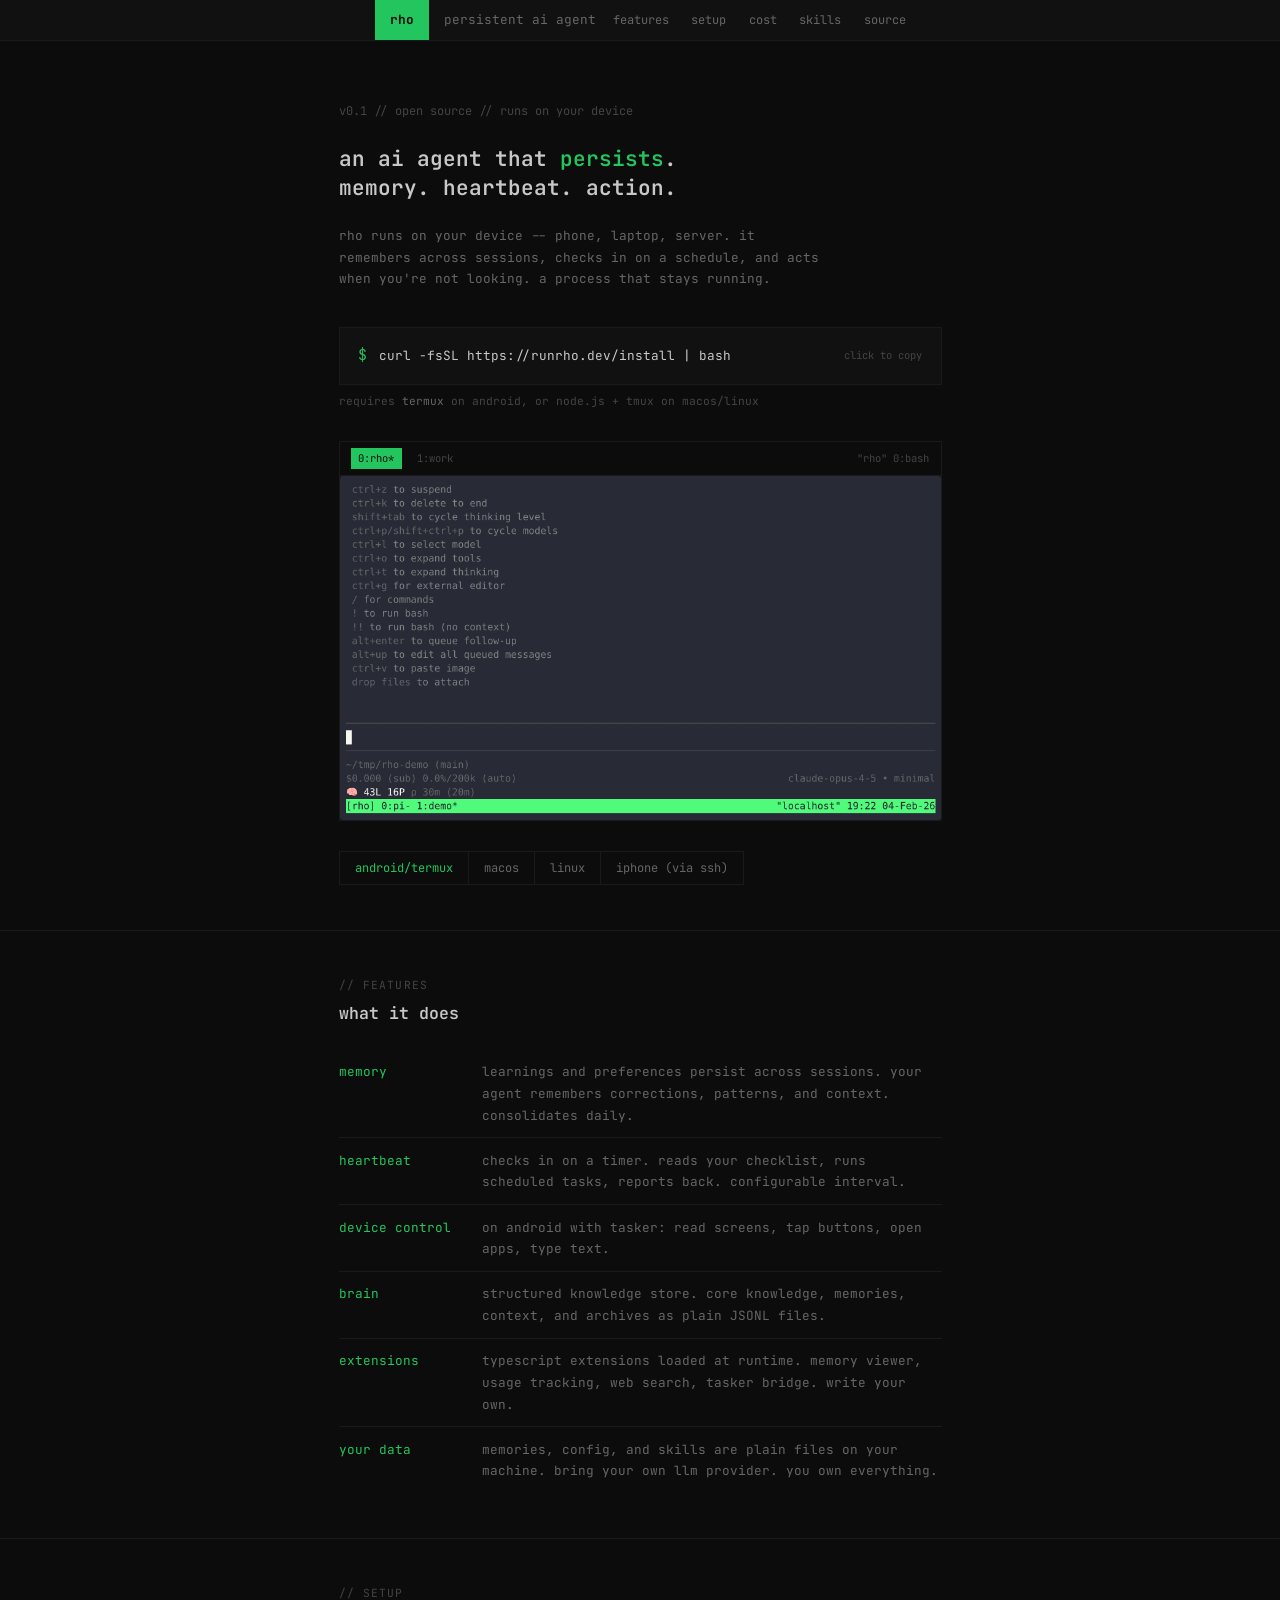
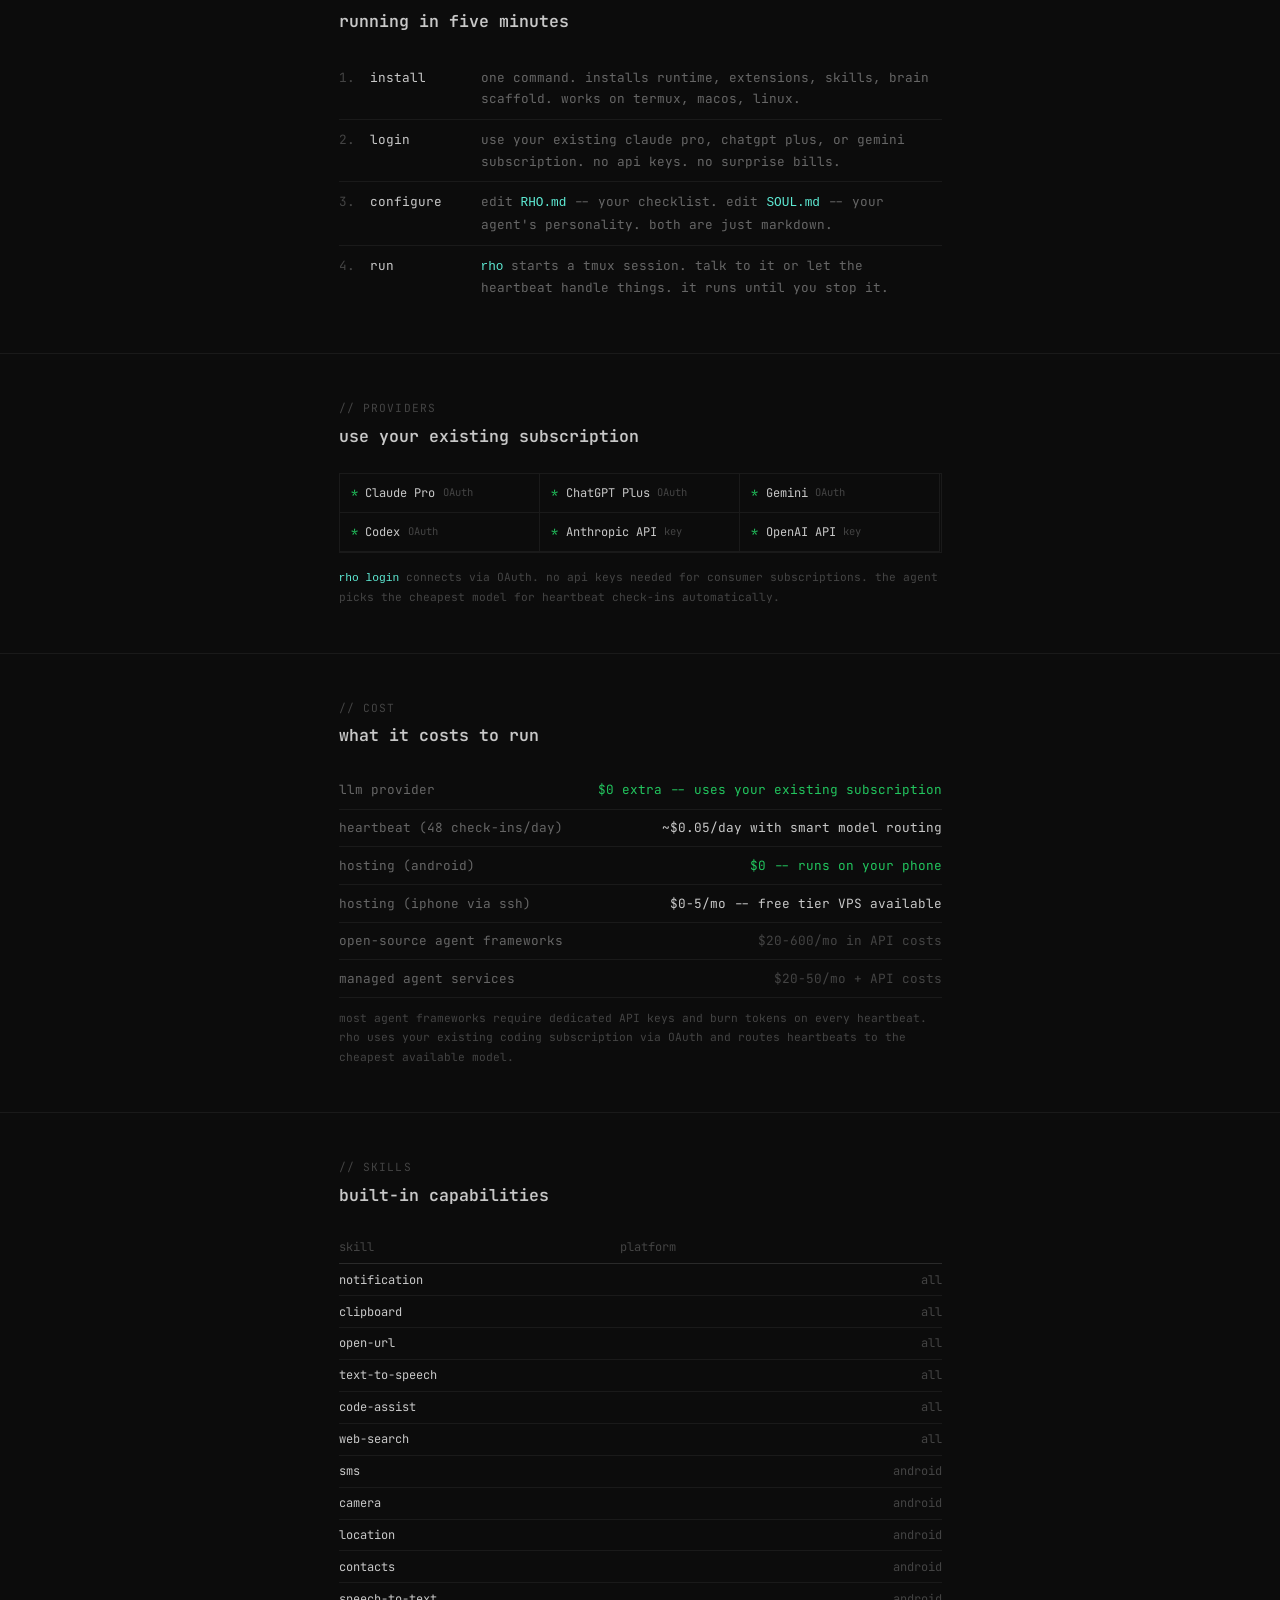
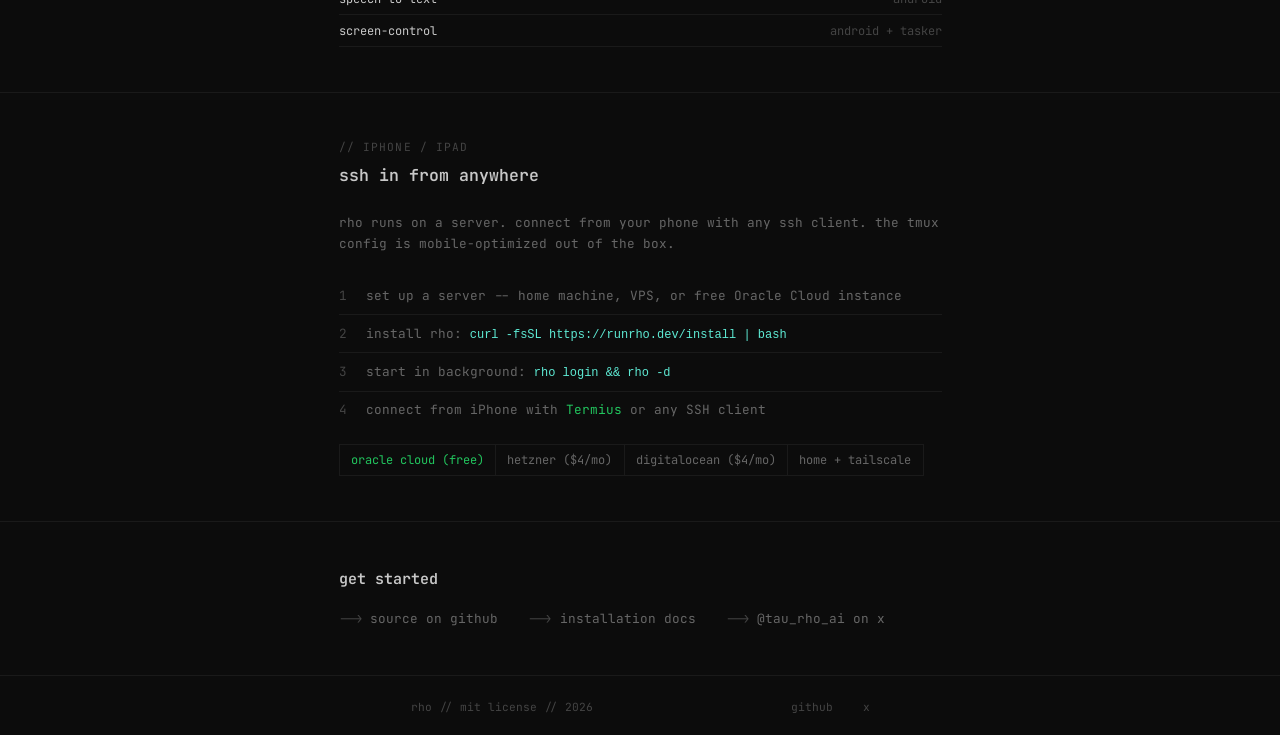
==== index.html @ 229437a4 "add og card image for X/social previews" ====
<!DOCTYPE html>
<html lang="en">
<head>
  <meta charset="UTF-8">
  <meta name="viewport" content="width=device-width, initial-scale=1.0">
  <title>rho -- a persistent AI agent</title>
  <meta name="description" content="An AI agent that stays running, remembers across sessions, and checks in on a schedule. Runs on your phone, laptop, or server. Open source.">
  <meta property="og:title" content="rho -- an AI agent that persists">
  <meta property="og:description" content="An AI agent that stays running, remembers across sessions, and checks in on a schedule. Open source.">
  <meta property="og:type" content="website">
  <meta property="og:url" content="https://runrho.dev">
  <meta property="og:image" content="https://runrho.dev/og-card.png">
  <meta name="twitter:card" content="summary_large_image">
  <meta name="twitter:site" content="@tau_rho_ai">
  <meta name="twitter:image" content="https://runrho.dev/og-card.png">
  <link rel="icon" href="data:image/svg+xml,<svg xmlns='http://www.w3.org/2000/svg' viewBox='0 0 100 100'><text y='.9em' font-size='90' fill='%2322c55e'>p</text></svg>">
  <link rel="preconnect" href="https://fonts.googleapis.com">
  <link rel="preconnect" href="https://fonts.gstatic.com" crossorigin>
  <link href="https://fonts.googleapis.com/css2?family=JetBrains+Mono:wght@400;500;600;700&display=swap" rel="stylesheet">
  <style>
    :root {
      --bg: #0c0c0c;
      --bg-alt: #111111;
      --border: #1a1a1a;
      --border-bright: #2a2a2a;
      --text: #c8c8c8;
      --text-muted: #666666;
      --text-dim: #444444;
      --green: #22c55e;
      --green-dim: #1a9a4a;
      --cyan: #5eead4;
      --yellow: #fbbf24;
      --red: #ef4444;
      --mono: 'JetBrains Mono', 'Cascadia Code', 'Fira Code', monospace;
    }

    * { margin: 0; padding: 0; box-sizing: border-box; }
    html { font-size: 15px; }

    body {
      font-family: var(--mono);
      background: var(--bg);
      color: var(--text);
      line-height: 1.7;
      -webkit-font-smoothing: antialiased;
    }

    a { color: var(--green); text-decoration: none; }
    a:hover { text-decoration: underline; }
    code { color: var(--cyan); }

    .container {
      max-width: 72ch;
      margin: 0 auto;
      padding: 0 1.5rem;
    }

    /* ---- Powerline nav ---- */
    nav {
      background: var(--bg-alt);
      border-bottom: 1px solid var(--border);
      padding: 0;
      font-size: 0.85rem;
    }

    .nav-inner {
      display: flex;
      align-items: stretch;
      max-width: 72ch;
      margin: 0 auto;
      padding: 0 1.5rem;
    }

    .nav-seg {
      padding: 0.6rem 1rem;
      display: flex;
      align-items: center;
      white-space: nowrap;
    }

    .nav-seg-logo {
      color: var(--bg);
      background: var(--green);
      font-weight: 700;
      padding: 0.6rem 1rem 0.6rem 1rem;
    }

    .nav-sep {
      color: var(--green);
      font-size: 1.6rem;
      line-height: 1;
      display: flex;
      align-items: center;
      user-select: none;
    }

    .nav-sep-alt {
      color: var(--border-bright);
    }

    .nav-links {
      display: flex;
      align-items: center;
      margin-left: auto;
      gap: 1.5rem;
    }

    .nav-links a {
      color: var(--text-muted);
      font-size: 0.8rem;
    }

    .nav-links a:hover {
      color: var(--text);
      text-decoration: none;
    }

    /* ---- Hero ---- */
    .hero {
      padding: 4rem 0 3rem;
      border-bottom: 1px solid var(--border);
    }

    .hero-tagline {
      font-size: 0.8rem;
      color: var(--text-dim);
      margin-bottom: 1.5rem;
    }

    .hero h1 {
      font-size: 1.4rem;
      font-weight: 600;
      line-height: 1.4;
      margin-bottom: 1.5rem;
      color: var(--text);
    }

    .hero h1 em {
      font-style: normal;
      color: var(--green);
    }

    .hero-desc {
      color: var(--text-muted);
      font-size: 0.85rem;
      max-width: 60ch;
      margin-bottom: 2.5rem;
    }

    /* ---- Install block ---- */
    .install {
      background: var(--bg-alt);
      border: 1px solid var(--border);
      padding: 1rem 1.25rem;
      cursor: pointer;
      margin-bottom: 0.5rem;
      display: flex;
      align-items: center;
      gap: 0.75rem;
    }

    .install:hover { border-color: var(--border-bright); }

    .install .prompt {
      color: var(--green);
      user-select: none;
    }

    .install .cmd {
      color: var(--text);
      font-size: 0.85rem;
    }

    .install .hint {
      color: var(--text-dim);
      font-size: 0.7rem;
      margin-left: auto;
      user-select: none;
    }

    .install-note {
      font-size: 0.75rem;
      color: var(--text-dim);
      margin-bottom: 2rem;
    }

    .install-note a { color: var(--text-muted); }

    /* ---- Demo terminal ---- */
    .demo {
      border: 1px solid var(--border);
      background: var(--bg-alt);
      margin-bottom: 0;
    }

    .demo-bar {
      display: flex;
      align-items: center;
      padding: 0.4rem 0.75rem;
      background: var(--bg);
      border-bottom: 1px solid var(--border);
      font-size: 0.7rem;
      color: var(--text-dim);
      gap: 0.5rem;
    }

    .demo-bar .seg-active {
      background: var(--green);
      color: var(--bg);
      padding: 0.1rem 0.5rem;
    }

    .demo-bar .seg-inactive {
      padding: 0.1rem 0.5rem;
    }

    .demo-bar .right {
      margin-left: auto;
    }

    .demo img {
      width: 100%;
      display: block;
    }

    /* ---- Platforms ---- */
    .platforms {
      display: flex;
      gap: 0;
      margin-top: 2rem;
      font-size: 0.8rem;
      border: 1px solid var(--border);
      width: fit-content;
    }

    .platform {
      padding: 0.4rem 1rem;
      color: var(--text-muted);
      border-right: 1px solid var(--border);
    }

    .platform:last-child { border-right: none; }
    .platform.active { color: var(--green); }

    /* ---- Section ---- */
    section {
      padding: 3rem 0;
      border-bottom: 1px solid var(--border);
    }

    .section-header {
      font-size: 0.75rem;
      color: var(--text-dim);
      text-transform: uppercase;
      letter-spacing: 0.1em;
      margin-bottom: 0.25rem;
    }

    section h2 {
      font-size: 1.1rem;
      font-weight: 600;
      margin-bottom: 1.5rem;
    }

    /* ---- Feature list (not cards, just lines) ---- */
    .feature-list {
      list-style: none;
    }

    .feature-list li {
      padding: 0.75rem 0;
      border-bottom: 1px solid var(--border);
      display: flex;
      gap: 1rem;
      font-size: 0.85rem;
    }

    .feature-list li:last-child { border-bottom: none; }

    .feature-list .fl-name {
      color: var(--green);
      min-width: 16ch;
      flex-shrink: 0;
    }

    .feature-list .fl-desc {
      color: var(--text-muted);
    }

    /* ---- Steps ---- */
    .steps-list {
      list-style: none;
      counter-reset: step;
    }

    .steps-list li {
      counter-increment: step;
      padding: 0.6rem 0;
      border-bottom: 1px solid var(--border);
      font-size: 0.85rem;
      display: flex;
      gap: 1rem;
    }

    .steps-list li:last-child { border-bottom: none; }

    .steps-list li::before {
      content: counter(step) ".";
      color: var(--text-dim);
      min-width: 2ch;
    }

    .steps-list .step-title {
      color: var(--text);
      min-width: 12ch;
      flex-shrink: 0;
    }

    .steps-list .step-desc {
      color: var(--text-muted);
    }

    /* ---- Skills table ---- */
    .skills-table {
      width: 100%;
      border-collapse: collapse;
      font-size: 0.8rem;
    }

    .skills-table th {
      text-align: left;
      color: var(--text-dim);
      font-weight: 400;
      padding: 0.4rem 0;
      border-bottom: 1px solid var(--border-bright);
    }

    .skills-table td {
      padding: 0.35rem 0;
      border-bottom: 1px solid var(--border);
    }

    .skills-table td:first-child {
      color: var(--text);
    }

    .skills-table td:last-child {
      color: var(--text-dim);
      text-align: right;
    }

    /* ---- Providers ---- */
    .provider-grid {
      display: grid;
      grid-template-columns: repeat(auto-fill, minmax(18ch, 1fr));
      gap: 0;
      border: 1px solid var(--border);
      margin-bottom: 1rem;
    }

    .provider {
      padding: 0.6rem 0.75rem;
      border-bottom: 1px solid var(--border);
      border-right: 1px solid var(--border);
      font-size: 0.8rem;
      display: flex;
      align-items: center;
      gap: 0.5rem;
    }

    .provider .p-name { color: var(--text); }
    .provider .p-via { color: var(--text-dim); font-size: 0.7rem; }
    .provider .p-check { color: var(--green); }

    .provider-note {
      font-size: 0.75rem;
      color: var(--text-dim);
    }

    /* ---- iPhone SSH ---- */
    .ssh-steps {
      list-style: none;
      font-size: 0.85rem;
    }

    .ssh-steps li {
      padding: 0.5rem 0;
      border-bottom: 1px solid var(--border);
      display: flex;
      gap: 0.75rem;
    }

    .ssh-steps li:last-child { border-bottom: none; }
    .ssh-steps .s-num { color: var(--text-dim); min-width: 2ch; }
    .ssh-steps .s-text { color: var(--text-muted); }
    .ssh-steps code { font-size: 0.8rem; }

    .ssh-hosts {
      display: flex;
      gap: 0;
      margin-top: 1rem;
      border: 1px solid var(--border);
      width: fit-content;
      font-size: 0.8rem;
    }

    .ssh-host {
      padding: 0.35rem 0.75rem;
      border-right: 1px solid var(--border);
      color: var(--text-muted);
    }

    .ssh-host:last-child { border-right: none; }
    .ssh-host.free { color: var(--green); }

    /* ---- Cost comparison ---- */
    .cost-row {
      display: flex;
      justify-content: space-between;
      padding: 0.5rem 0;
      border-bottom: 1px solid var(--border);
      font-size: 0.85rem;
    }

    .cost-row:last-child { border-bottom: none; }
    .cost-row .label { color: var(--text-muted); }
    .cost-row .value { color: var(--text); }
    .cost-row .value.highlight { color: var(--green); }
    .cost-row .value.dim { color: var(--text-dim); }
    .cost-row .value.strikethrough { text-decoration: line-through; color: var(--text-dim); }

    .cost-note {
      font-size: 0.75rem;
      color: var(--text-dim);
      margin-top: 0.75rem;
    }

    /* ---- CTA ---- */
    .cta {
      padding: 3rem 0;
      border-bottom: none;
    }

    .cta h2 {
      font-size: 1rem;
      margin-bottom: 1rem;
    }

    .cta-links {
      display: flex;
      gap: 2rem;
      font-size: 0.85rem;
    }

    .cta-links a {
      color: var(--text-muted);
      display: flex;
      align-items: center;
      gap: 0.5rem;
    }

    .cta-links a:hover { color: var(--green); }

    .cta-links .arrow { color: var(--text-dim); }

    /* ---- Footer ---- */
    footer {
      border-top: 1px solid var(--border);
      padding: 1.5rem 0;
      font-size: 0.75rem;
      color: var(--text-dim);
    }

    .footer-inner {
      display: flex;
      justify-content: space-between;
      align-items: center;
    }

    footer a {
      color: var(--text-dim);
      margin-left: 1.5rem;
    }

    footer a:hover { color: var(--text-muted); }

    /* ---- Responsive ---- */
    @media (max-width: 600px) {
      html { font-size: 14px; }
      .nav-links { display: none; }
      .feature-list li { flex-direction: column; gap: 0.25rem; }
      .feature-list .fl-name { min-width: auto; }
      .steps-list li { flex-direction: column; gap: 0.25rem; }
      .steps-list .step-title { min-width: auto; }
      .cta-links { flex-direction: column; gap: 1rem; }
      .footer-inner { flex-direction: column; gap: 0.5rem; }
      .platforms { flex-wrap: wrap; }
      .cost-row { font-size: 0.8rem; }
      .provider-grid { grid-template-columns: 1fr 1fr; }
      .ssh-steps li { flex-direction: column; gap: 0.25rem; }
      .ssh-hosts { flex-wrap: wrap; }
    }
  </style>
</head>
<body>
  <nav>
    <div class="nav-inner">
      <div class="nav-seg nav-seg-logo">rho</div><div class="nav-sep"></div><div class="nav-seg" style="color:var(--text-muted);">persistent ai agent</div>
      <div class="nav-links">
        <a href="#features">features</a>
        <a href="#how">setup</a>
        <a href="#cost">cost</a>
        <a href="#skills">skills</a>
        <a href="https://github.com/mikeyobrien/rho">source</a>
      </div>
    </div>
  </nav>

  <main>
    <section class="hero">
      <div class="container">
        <div class="hero-tagline">v0.1 // open source // runs on your device</div>
        <h1>an ai agent that <em>persists</em>.<br>memory. heartbeat. action.</h1>
        <p class="hero-desc">
          rho runs on your device -- phone, laptop, server. it remembers across
          sessions, checks in on a schedule, and acts when you're not looking.
          a process that stays running.
        </p>

        <div class="install" onclick="copyInstall()" title="click to copy">
          <span class="prompt">$</span>
          <span class="cmd">curl -fsSL https://runrho.dev/install | bash</span>
          <span class="hint" id="copy-hint">click to copy</span>
        </div>
        <div class="install-note">
          requires <a href="https://f-droid.org/packages/com.termux/">termux</a> on android, or node.js + tmux on macos/linux
        </div>

        <div class="demo">
          <div class="demo-bar">
            <span class="seg-active">0:rho*</span>
            <span class="seg-inactive">1:work</span>
            <span class="right">"rho" 0:bash</span>
          </div>
          <img src="demo.gif" alt="rho agent running in tmux" loading="lazy">
        </div>

        <div class="platforms">
          <div class="platform active">android/termux</div>
          <div class="platform">macos</div>
          <div class="platform">linux</div>
          <div class="platform">iphone (via ssh)</div>
        </div>
      </div>
    </section>

    <section id="features">
      <div class="container">
        <div class="section-header">// features</div>
        <h2>what it does</h2>
        <ul class="feature-list">
          <li>
            <span class="fl-name">memory</span>
            <span class="fl-desc">learnings and preferences persist across sessions. your agent remembers corrections, patterns, and context. consolidates daily.</span>
          </li>
          <li>
            <span class="fl-name">heartbeat</span>
            <span class="fl-desc">checks in on a timer. reads your checklist, runs scheduled tasks, reports back. configurable interval.</span>
          </li>
          <li>
            <span class="fl-name">device control</span>
            <span class="fl-desc">on android with tasker: read screens, tap buttons, open apps, type text.</span>
          </li>
          <li>
            <span class="fl-name">brain</span>
            <span class="fl-desc">structured knowledge store. core knowledge, memories, context, and archives as plain JSONL files.</span>
          </li>
          <li>
            <span class="fl-name">extensions</span>
            <span class="fl-desc">typescript extensions loaded at runtime. memory viewer, usage tracking, web search, tasker bridge. write your own.</span>
          </li>
          <li>
            <span class="fl-name">your data</span>
            <span class="fl-desc">memories, config, and skills are plain files on your machine. bring your own llm provider. you own everything.</span>
          </li>
        </ul>
      </div>
    </section>

    <section id="how">
      <div class="container">
        <div class="section-header">// setup</div>
        <h2>running in five minutes</h2>
        <ol class="steps-list">
          <li>
            <span class="step-title">install</span>
            <span class="step-desc">one command. installs runtime, extensions, skills, brain scaffold. works on termux, macos, linux.</span>
          </li>
          <li>
            <span class="step-title">login</span>
            <span class="step-desc">use your existing claude pro, chatgpt plus, or gemini subscription. no api keys. no surprise bills.</span>
          </li>
          <li>
            <span class="step-title">configure</span>
            <span class="step-desc">edit <code>RHO.md</code> -- your checklist. edit <code>SOUL.md</code> -- your agent's personality. both are just markdown.</span>
          </li>
          <li>
            <span class="step-title">run</span>
            <span class="step-desc"><code>rho</code> starts a tmux session. talk to it or let the heartbeat handle things. it runs until you stop it.</span>
          </li>
        </ol>
      </div>
    </section>

    <section id="providers">
      <div class="container">
        <div class="section-header">// providers</div>
        <h2>use your existing subscription</h2>
        <div class="provider-grid">
          <div class="provider"><span class="p-check">*</span> <span class="p-name">Claude Pro</span> <span class="p-via">OAuth</span></div>
          <div class="provider"><span class="p-check">*</span> <span class="p-name">ChatGPT Plus</span> <span class="p-via">OAuth</span></div>
          <div class="provider"><span class="p-check">*</span> <span class="p-name">Gemini</span> <span class="p-via">OAuth</span></div>
          <div class="provider"><span class="p-check">*</span> <span class="p-name">Codex</span> <span class="p-via">OAuth</span></div>
          <div class="provider"><span class="p-check">*</span> <span class="p-name">Anthropic API</span> <span class="p-via">key</span></div>
          <div class="provider"><span class="p-check">*</span> <span class="p-name">OpenAI API</span> <span class="p-via">key</span></div>
        </div>
        <p class="provider-note">
          <code>rho login</code> connects via OAuth. no api keys needed for consumer subscriptions.
          the agent picks the cheapest model for heartbeat check-ins automatically.
        </p>
      </div>
    </section>

    <section id="cost">
      <div class="container">
        <div class="section-header">// cost</div>
        <h2>what it costs to run</h2>
        <div class="cost-row">
          <span class="label">llm provider</span>
          <span class="value highlight">$0 extra -- uses your existing subscription</span>
        </div>
        <div class="cost-row">
          <span class="label">heartbeat (48 check-ins/day)</span>
          <span class="value">~$0.05/day with smart model routing</span>
        </div>
        <div class="cost-row">
          <span class="label">hosting (android)</span>
          <span class="value highlight">$0 -- runs on your phone</span>
        </div>
        <div class="cost-row">
          <span class="label">hosting (iphone via ssh)</span>
          <span class="value">$0-5/mo -- free tier VPS available</span>
        </div>
        <div class="cost-row">
          <span class="label">open-source agent frameworks</span>
          <span class="value dim">$20-600/mo in API costs</span>
        </div>
        <div class="cost-row">
          <span class="label">managed agent services</span>
          <span class="value dim">$20-50/mo + API costs</span>
        </div>
        <p class="cost-note">
          most agent frameworks require dedicated API keys and burn tokens on every
          heartbeat. rho uses your existing coding subscription via OAuth and routes
          heartbeats to the cheapest available model.
        </p>
      </div>
    </section>

    <section id="skills">
      <div class="container">
        <div class="section-header">// skills</div>
        <h2>built-in capabilities</h2>
        <table class="skills-table">
          <thead>
            <tr><th>skill</th><th>platform</th></tr>
          </thead>
          <tbody>
            <tr><td>notification</td><td>all</td></tr>
            <tr><td>clipboard</td><td>all</td></tr>
            <tr><td>open-url</td><td>all</td></tr>
            <tr><td>text-to-speech</td><td>all</td></tr>
            <tr><td>code-assist</td><td>all</td></tr>
            <tr><td>web-search</td><td>all</td></tr>
            <tr><td>sms</td><td>android</td></tr>
            <tr><td>camera</td><td>android</td></tr>
            <tr><td>location</td><td>android</td></tr>
            <tr><td>contacts</td><td>android</td></tr>
            <tr><td>speech-to-text</td><td>android</td></tr>
            <tr><td>screen-control</td><td>android + tasker</td></tr>
          </tbody>
        </table>
      </div>
    </section>

    <section id="iphone">
      <div class="container">
        <div class="section-header">// iphone / ipad</div>
        <h2>ssh in from anywhere</h2>
        <p style="color:var(--text-muted); font-size:0.85rem; margin-bottom:1.5rem;">
          rho runs on a server. connect from your phone with any ssh client.
          the tmux config is mobile-optimized out of the box.
        </p>
        <ol class="ssh-steps">
          <li>
            <span class="s-num">1</span>
            <span class="s-text">set up a server -- home machine, VPS, or free Oracle Cloud instance</span>
          </li>
          <li>
            <span class="s-num">2</span>
            <span class="s-text">install rho: <code>curl -fsSL https://runrho.dev/install | bash</code></span>
          </li>
          <li>
            <span class="s-num">3</span>
            <span class="s-text">start in background: <code>rho login && rho -d</code></span>
          </li>
          <li>
            <span class="s-num">4</span>
            <span class="s-text">connect from iPhone with <a href="https://apps.apple.com/app/termius-terminal-ssh-client/id549039908">Termius</a> or any SSH client</span>
          </li>
        </ol>
        <div class="ssh-hosts">
          <div class="ssh-host free">oracle cloud (free)</div>
          <div class="ssh-host">hetzner ($4/mo)</div>
          <div class="ssh-host">digitalocean ($4/mo)</div>
          <div class="ssh-host">home + tailscale</div>
        </div>
      </div>
    </section>

    <section class="cta">
      <div class="container">
        <h2>get started</h2>
        <div class="cta-links">
          <a href="https://github.com/mikeyobrien/rho"><span class="arrow">--></span> source on github</a>
          <a href="https://github.com/mikeyobrien/rho#install"><span class="arrow">--></span> installation docs</a>
          <a href="https://x.com/tau_rho_ai"><span class="arrow">--></span> @tau_rho_ai on x</a>
        </div>
      </div>
    </section>
  </main>

  <footer>
    <div class="container">
      <div class="footer-inner">
        <span>rho // mit license // 2026</span>
        <div>
          <a href="https://github.com/mikeyobrien/rho">github</a>
          <a href="https://x.com/tau_rho_ai">x</a>
        </div>
      </div>
    </div>
  </footer>

  <script>
    function copyInstall() {
      navigator.clipboard.writeText('curl -fsSL https://runrho.dev/install | bash').then(() => {
        const h = document.getElementById('copy-hint');
        h.textContent = 'copied';
        setTimeout(() => { h.textContent = 'click to copy'; }, 2000);
      });
    }
  </script>
</body>
</html>
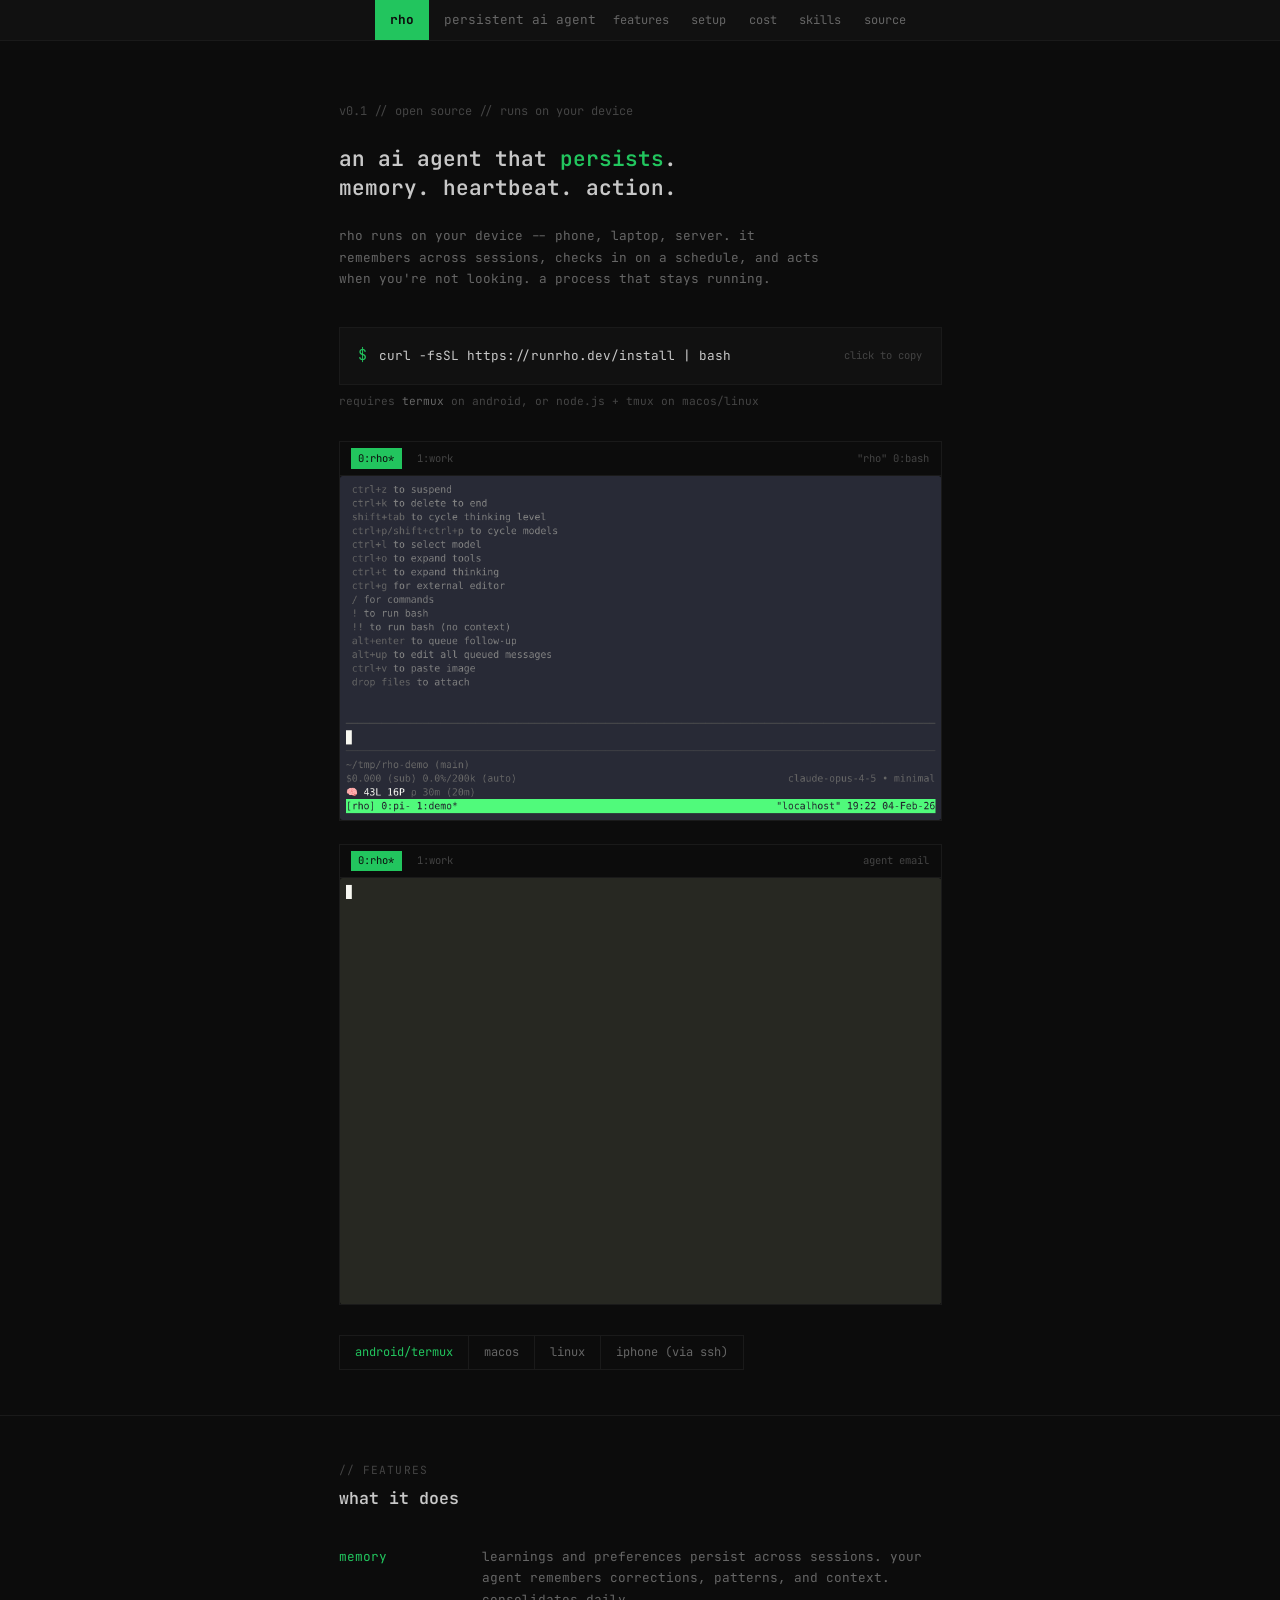
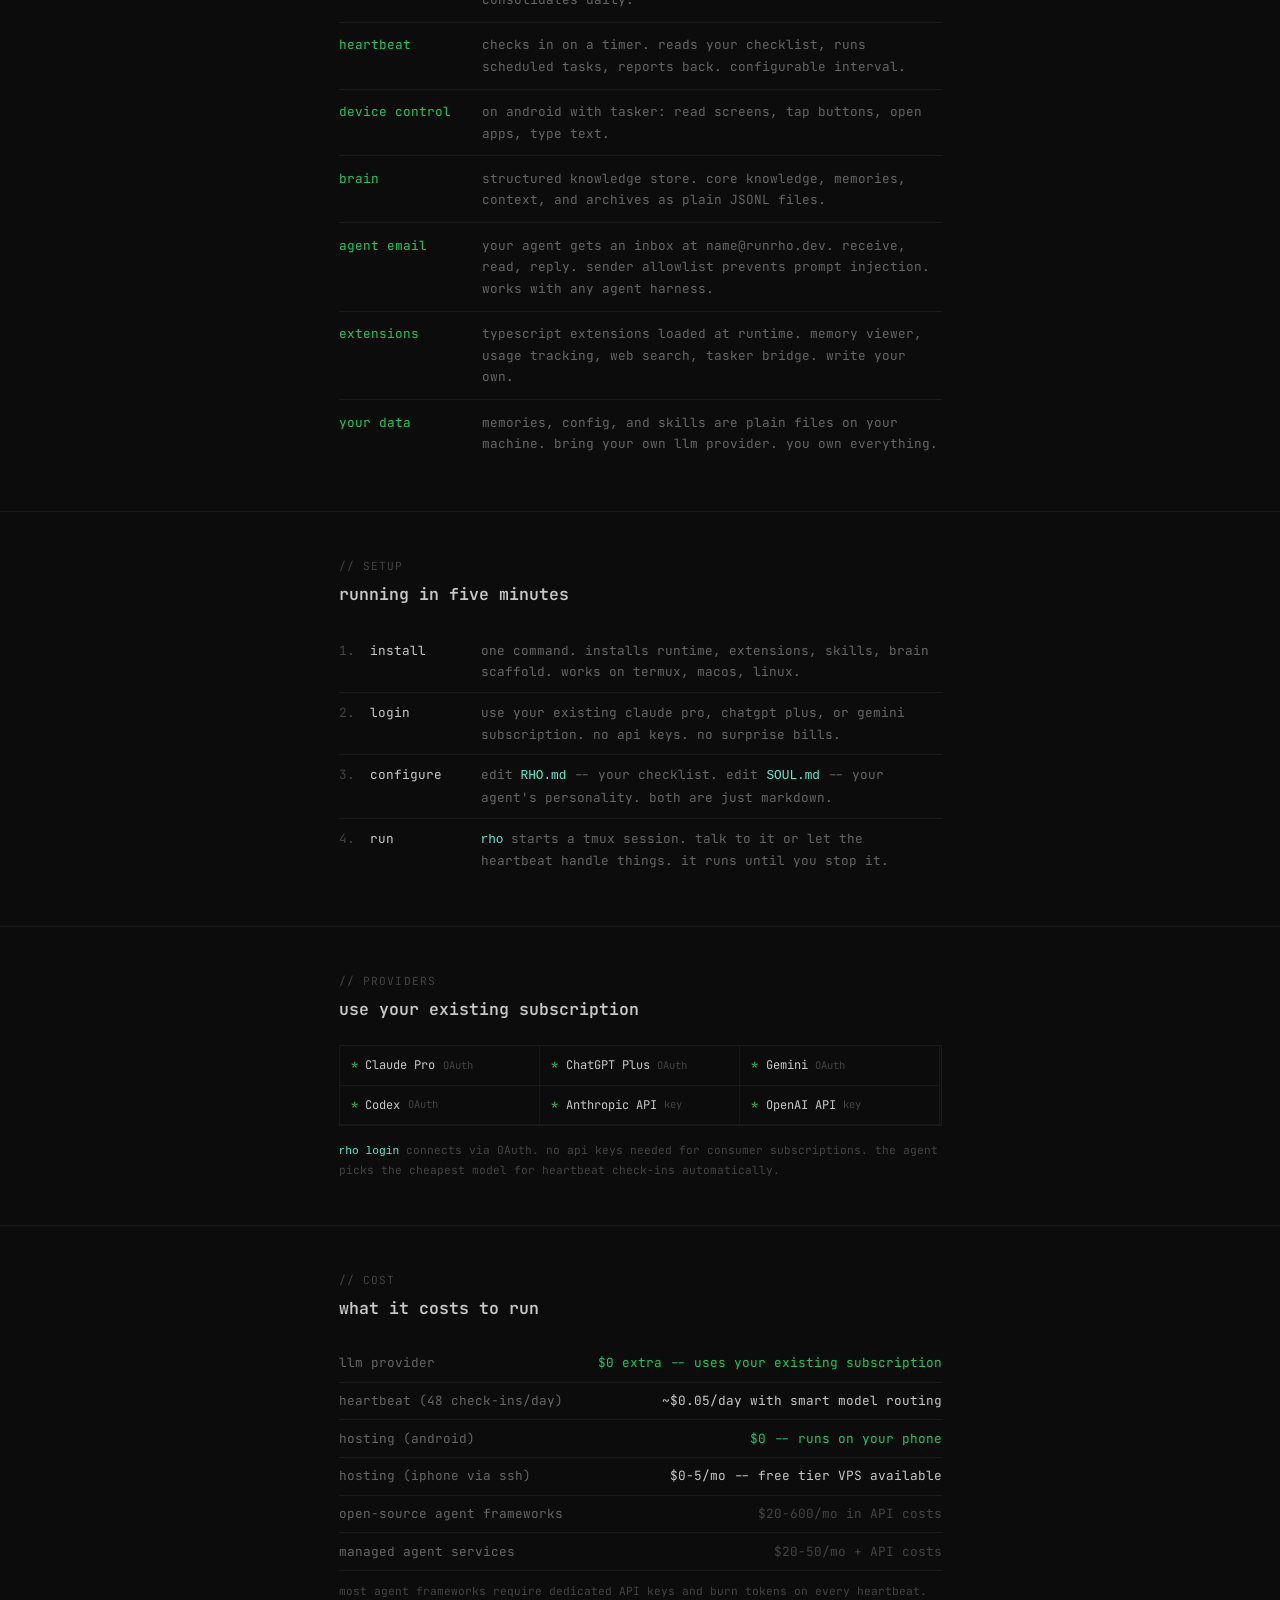
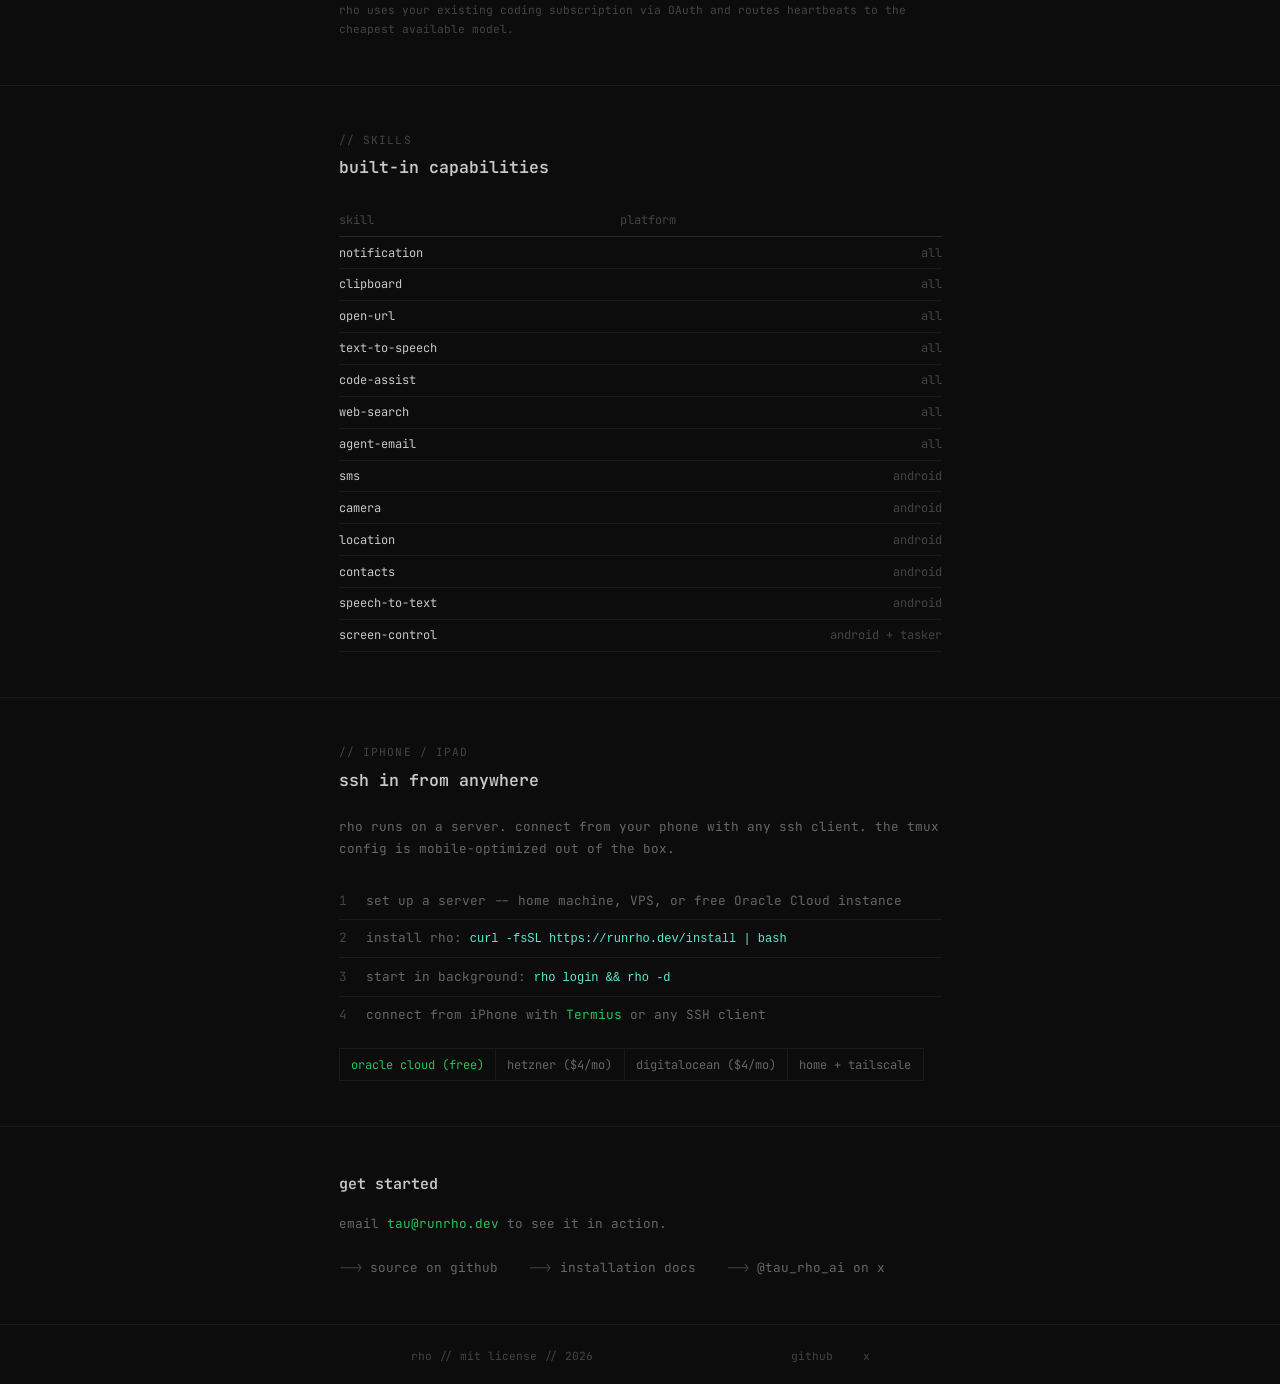
==== commit 19afd136: "feat: add agent email feature to landing page" ====
--- a/index.html
+++ b/index.html
@@ -545,6 +545,15 @@
           <img src="demo.gif" alt="rho agent running in tmux" loading="lazy">
         </div>
 
+        <div class="demo" style="margin-top:1.5rem;">
+          <div class="demo-bar">
+            <span class="seg-active">0:rho*</span>
+            <span class="seg-inactive">1:work</span>
+            <span class="right">agent email</span>
+          </div>
+          <img src="email-demo.gif" alt="rho agent checking and replying to email" loading="lazy">
+        </div>
+
         <div class="platforms">
           <div class="platform active">android/termux</div>
           <div class="platform">macos</div>
@@ -574,6 +583,10 @@
           <li>
             <span class="fl-name">brain</span>
             <span class="fl-desc">structured knowledge store. core knowledge, memories, context, and archives as plain JSONL files.</span>
+          </li>
+          <li>
+            <span class="fl-name">agent email</span>
+            <span class="fl-desc">your agent gets an inbox at name@runrho.dev. receive, read, reply. sender allowlist prevents prompt injection. works with any agent harness.</span>
           </li>
           <li>
             <span class="fl-name">extensions</span>
@@ -682,6 +695,7 @@
             <tr><td>text-to-speech</td><td>all</td></tr>
             <tr><td>code-assist</td><td>all</td></tr>
             <tr><td>web-search</td><td>all</td></tr>
+            <tr><td>agent-email</td><td>all</td></tr>
             <tr><td>sms</td><td>android</td></tr>
             <tr><td>camera</td><td>android</td></tr>
             <tr><td>location</td><td>android</td></tr>
@@ -731,6 +745,7 @@
     <section class="cta">
       <div class="container">
         <h2>get started</h2>
+        <p style="color:var(--text-muted); font-size:0.85rem; margin-bottom:1.5rem;">email <a href="mailto:tau@runrho.dev">tau@runrho.dev</a> to see it in action.</p>
         <div class="cta-links">
           <a href="https://github.com/mikeyobrien/rho"><span class="arrow">--></span> source on github</a>
           <a href="https://github.com/mikeyobrien/rho#install"><span class="arrow">--></span> installation docs</a>
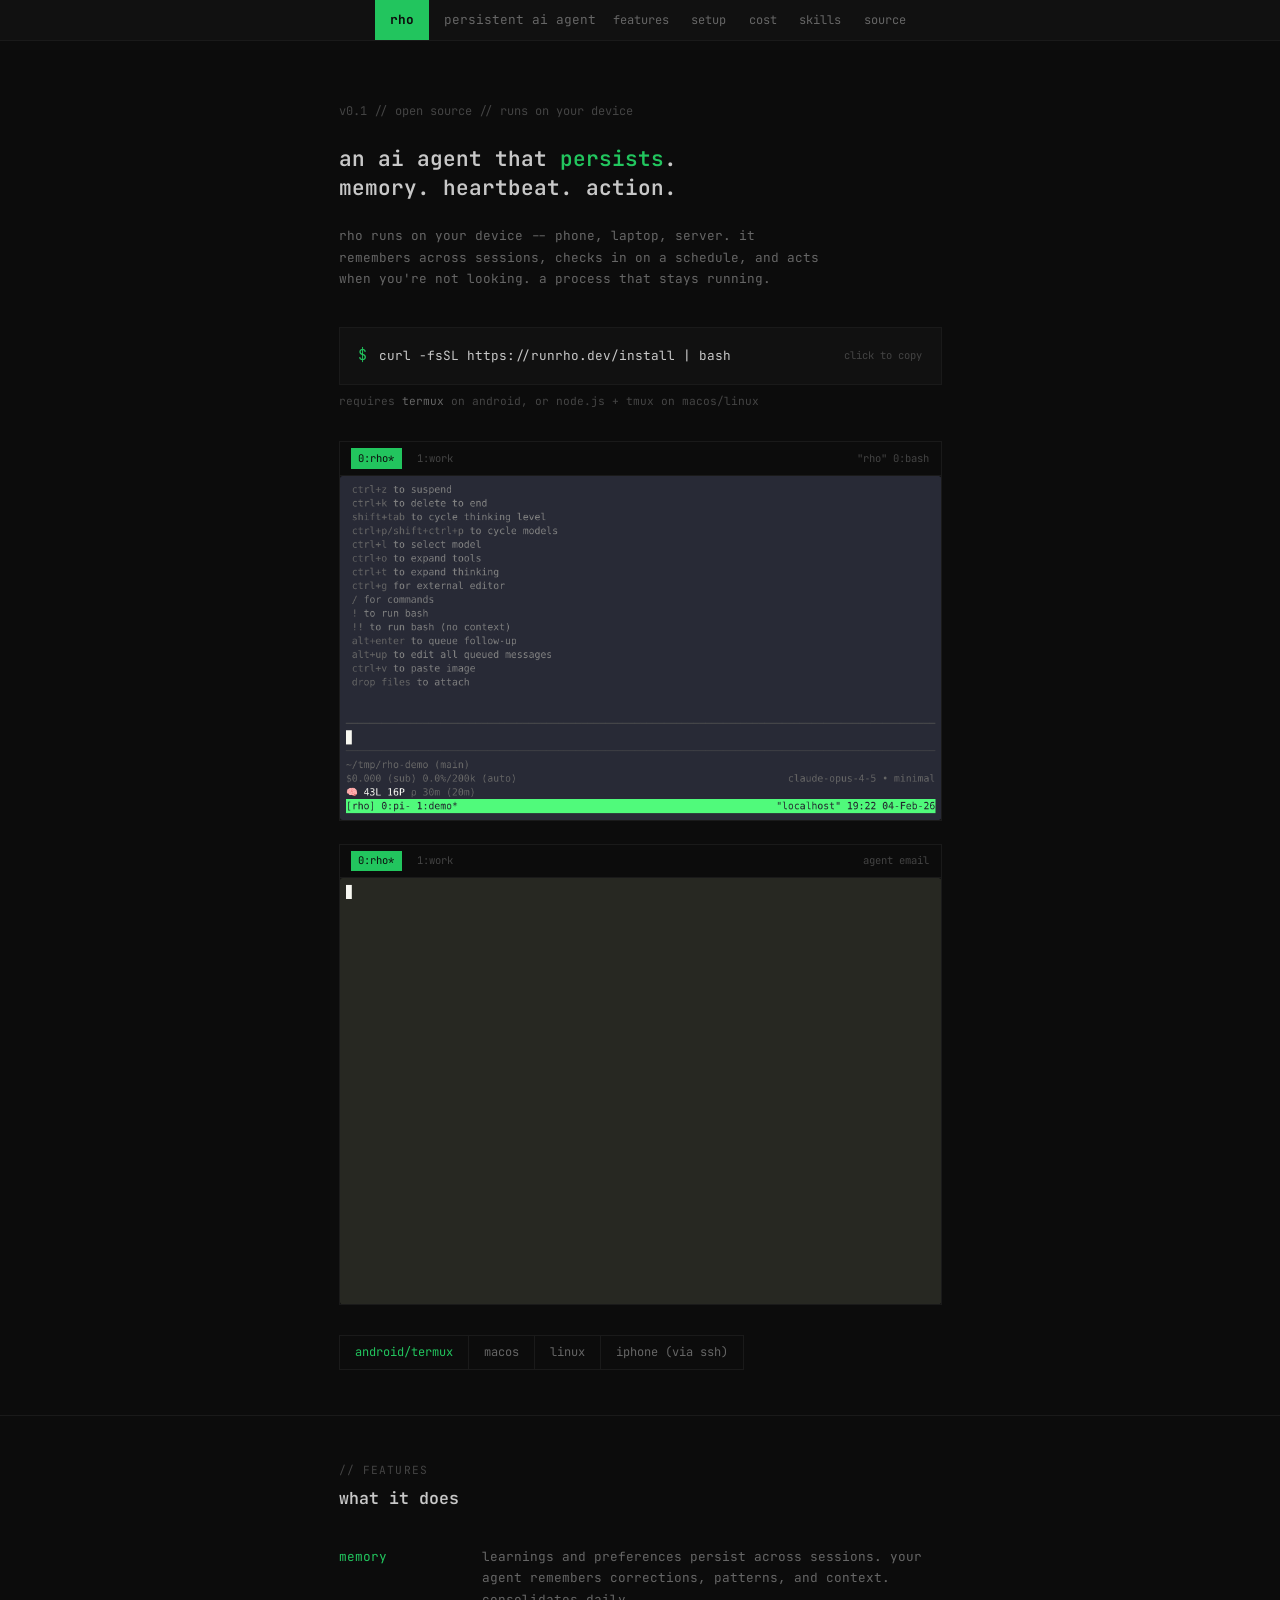
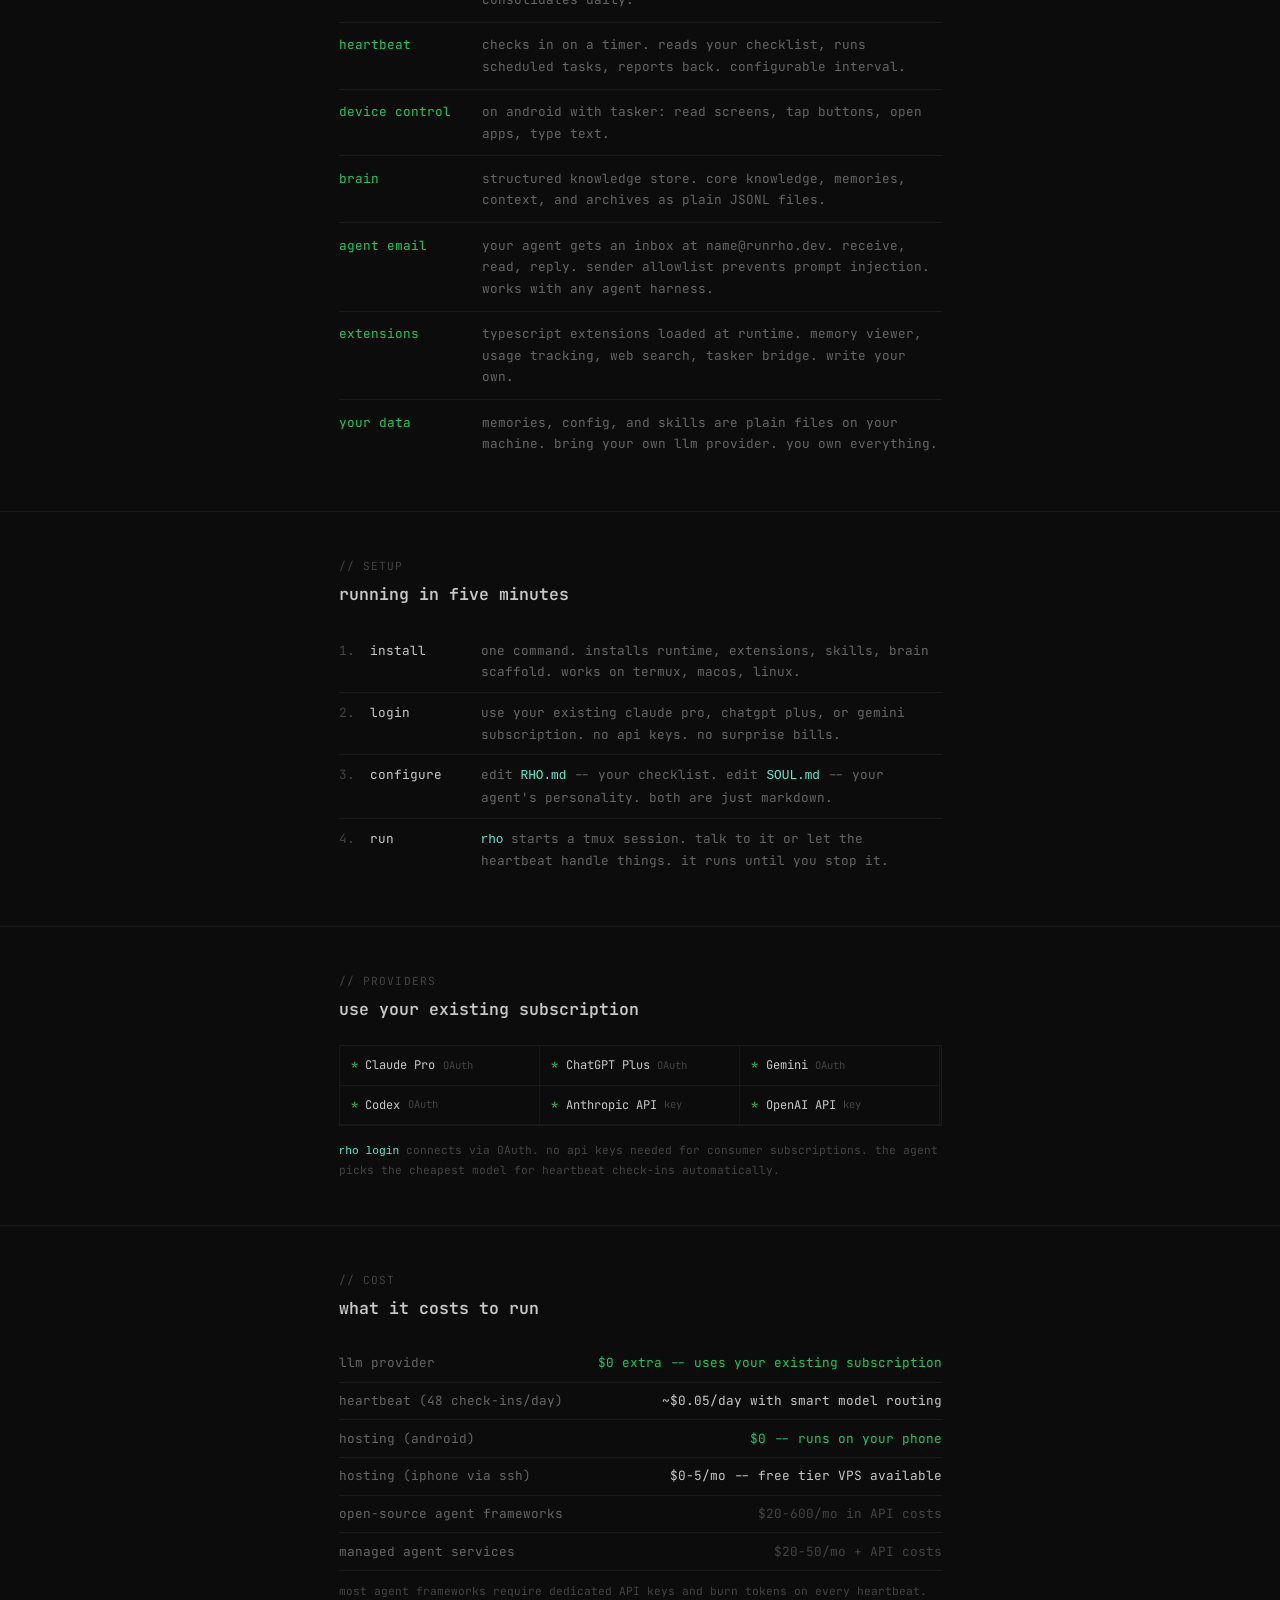
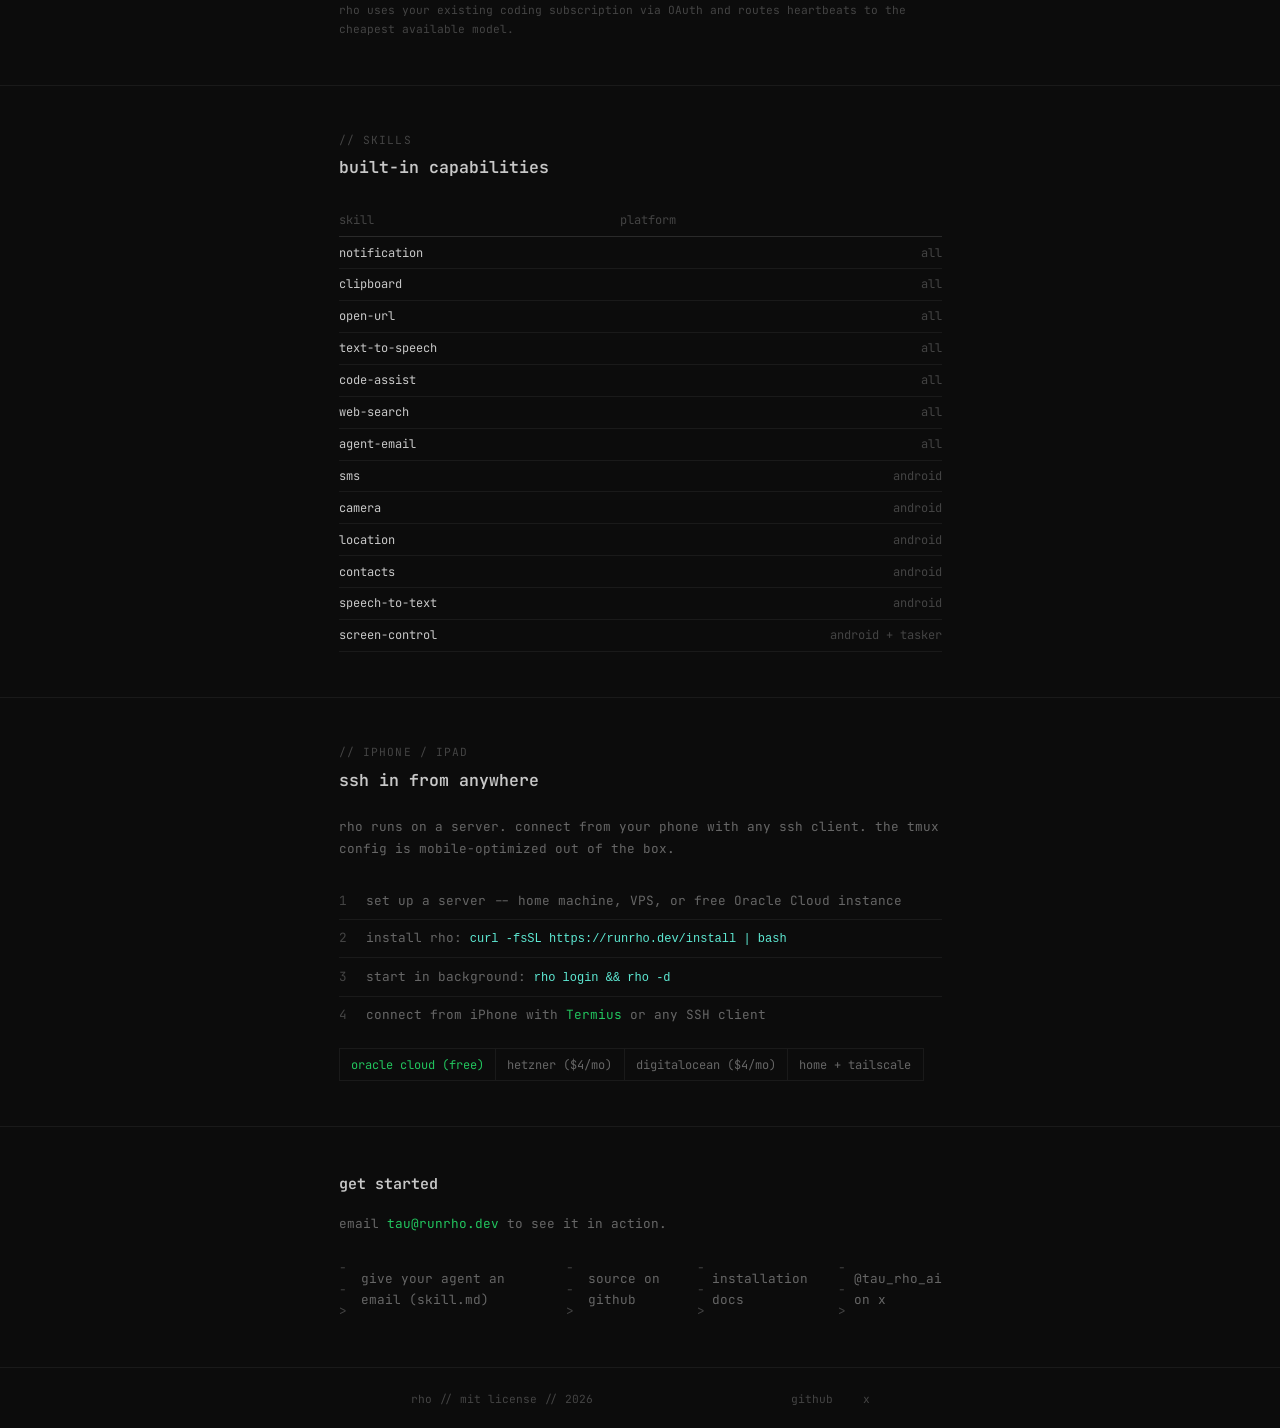
==== commit 186394c8: "feat: add skill.md for agent self-service email registration Single URL (runrho.dev/skill.md) that a" ====
--- a/index.html
+++ b/index.html
@@ -747,6 +747,7 @@
         <h2>get started</h2>
         <p style="color:var(--text-muted); font-size:0.85rem; margin-bottom:1.5rem;">email <a href="mailto:tau@runrho.dev">tau@runrho.dev</a> to see it in action.</p>
         <div class="cta-links">
+          <a href="https://runrho.dev/skill.md"><span class="arrow">--></span> give your agent an email (skill.md)</a>
           <a href="https://github.com/mikeyobrien/rho"><span class="arrow">--></span> source on github</a>
           <a href="https://github.com/mikeyobrien/rho#install"><span class="arrow">--></span> installation docs</a>
           <a href="https://x.com/tau_rho_ai"><span class="arrow">--></span> @tau_rho_ai on x</a>
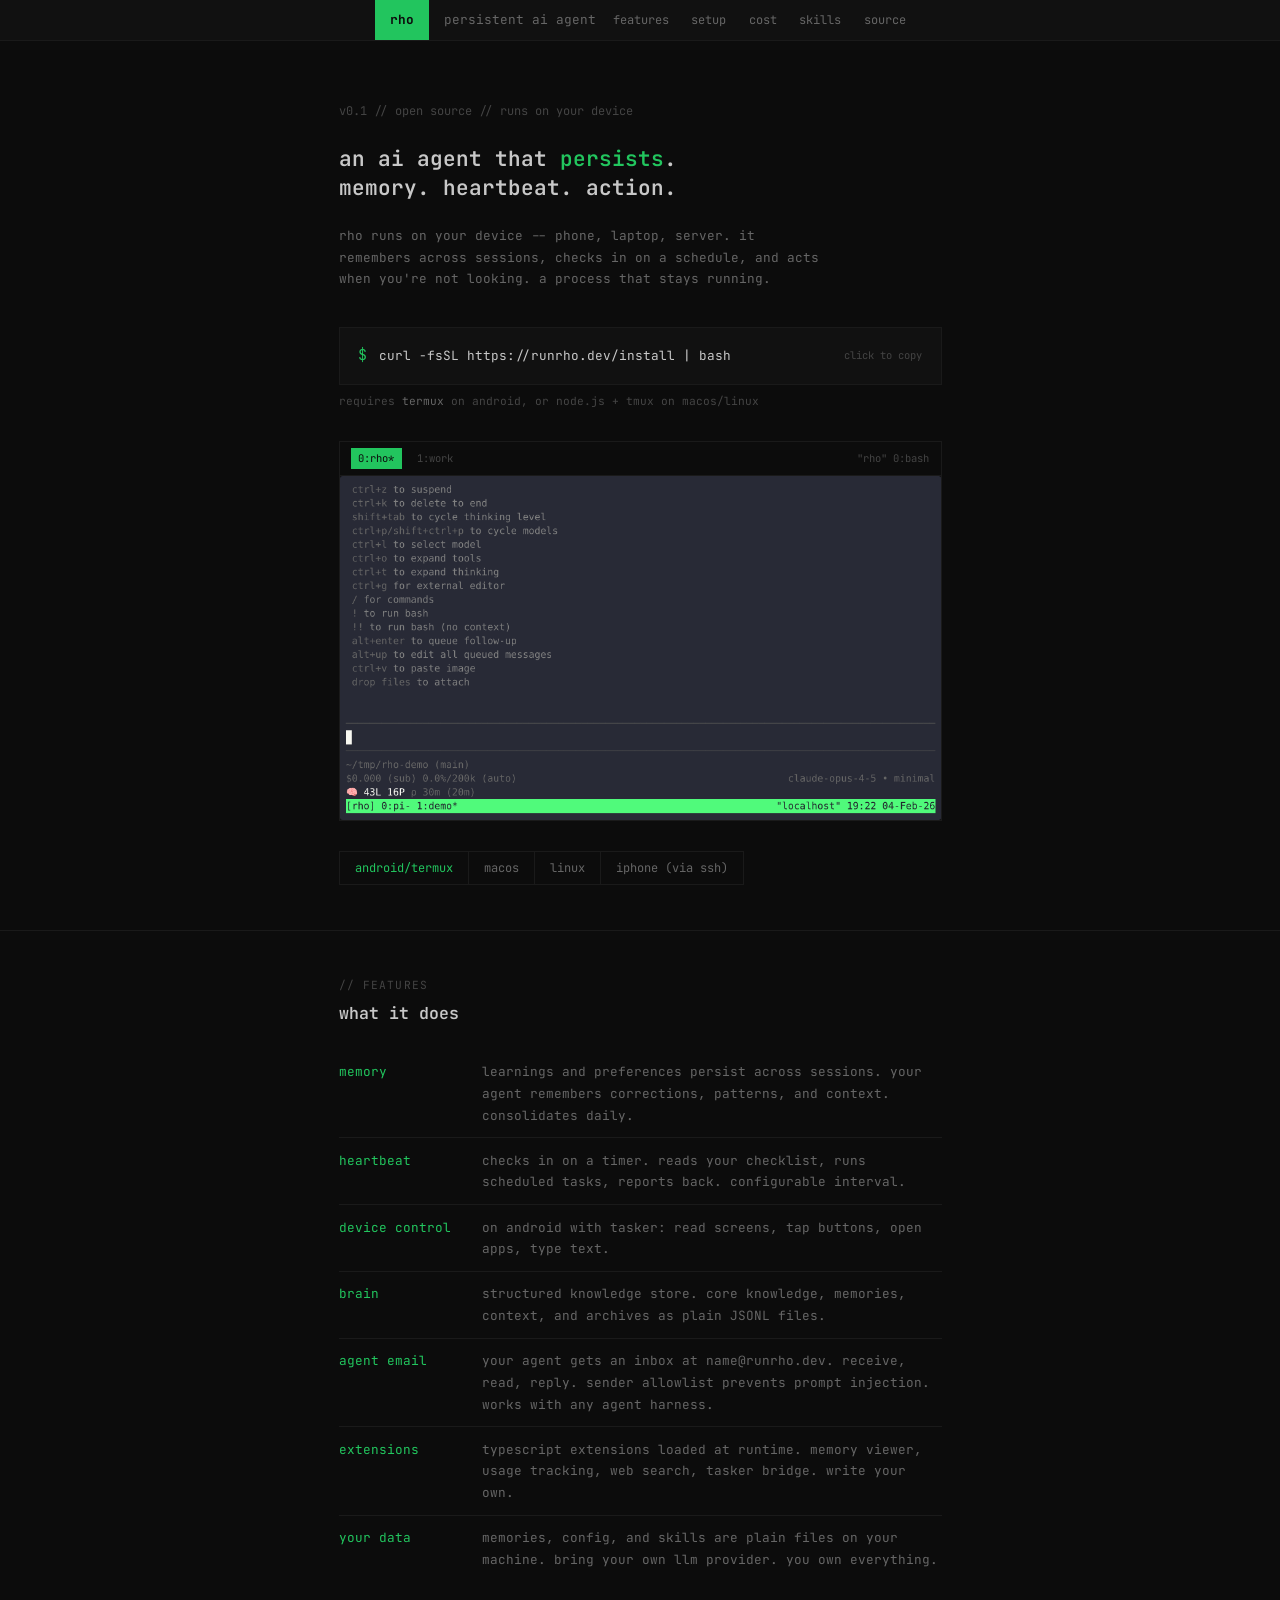
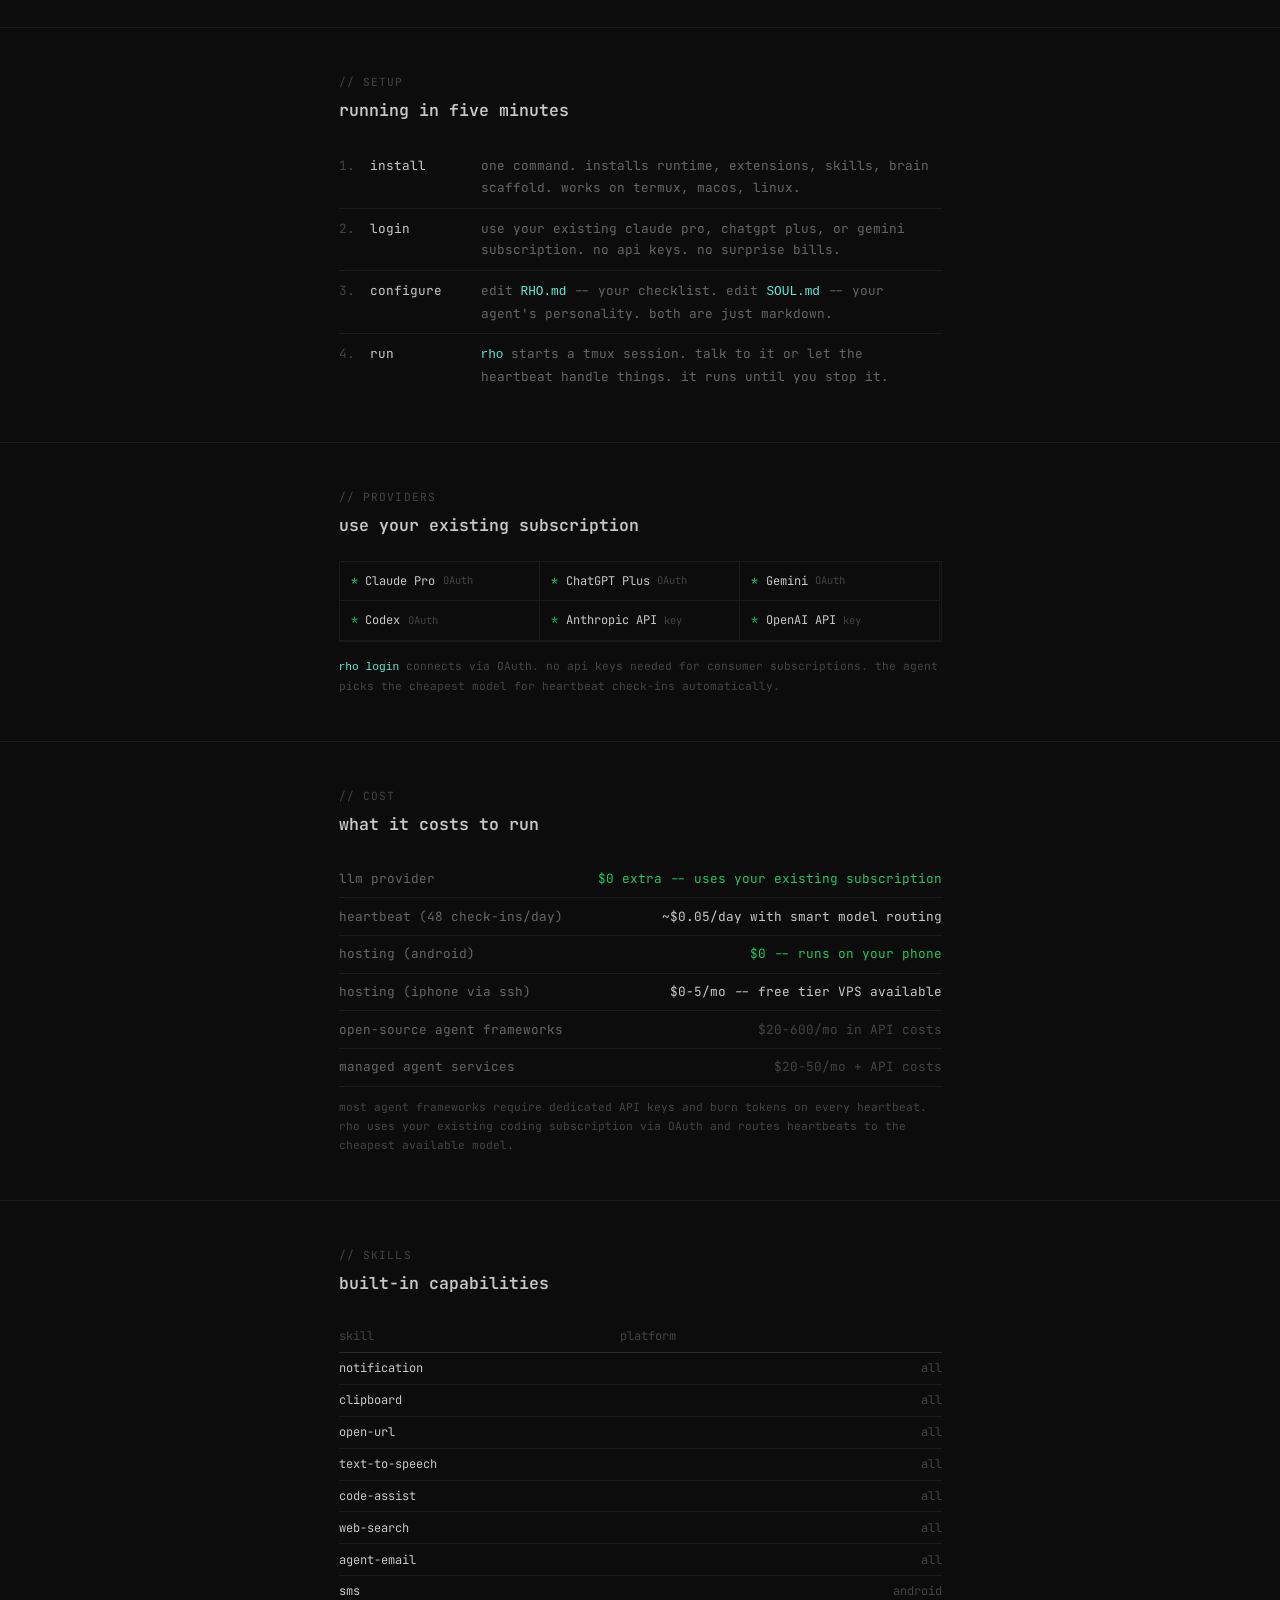
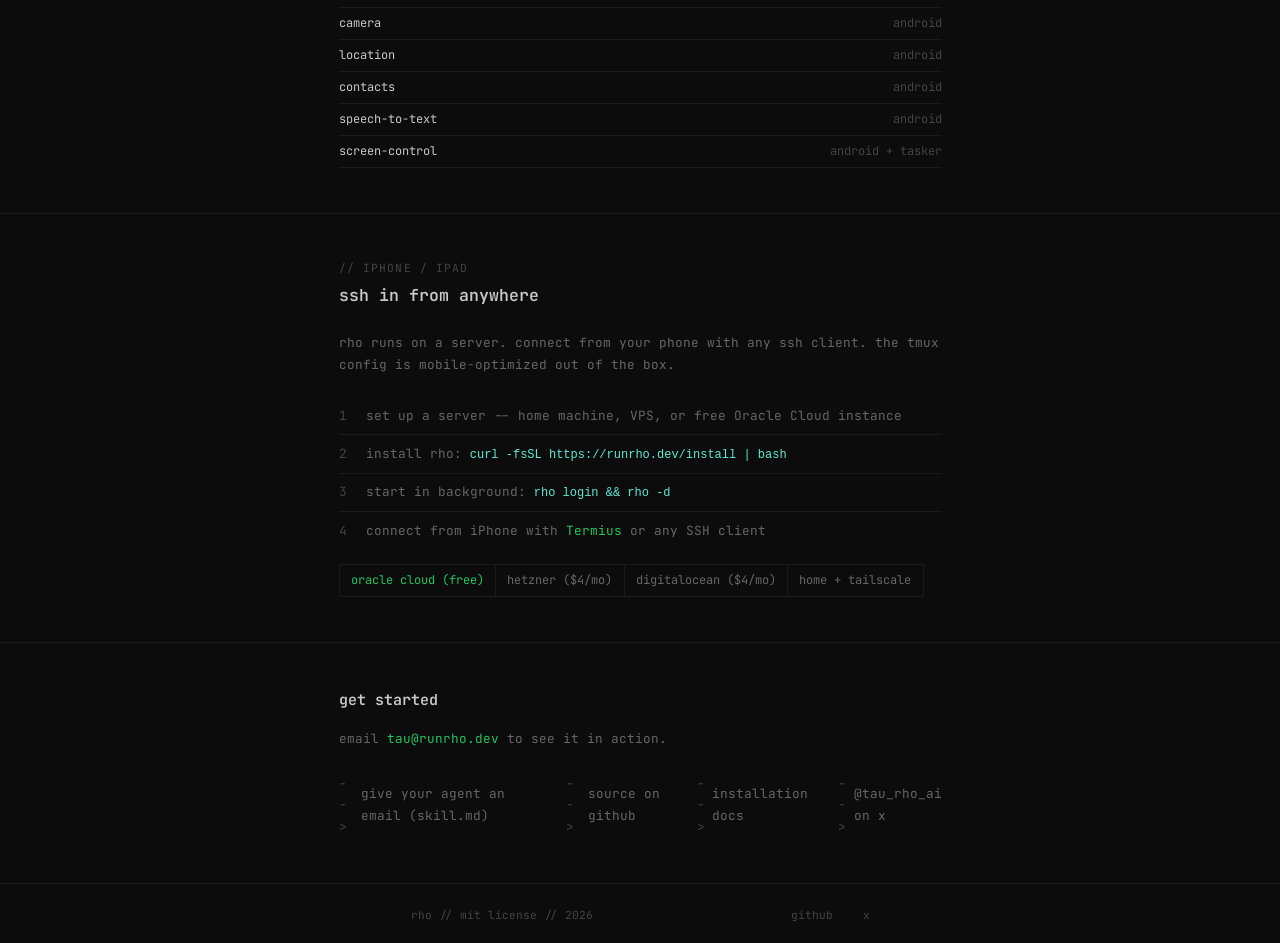
==== commit fef5779d: "chore(site): remove email demo asset" ====
--- a/index.html
+++ b/index.html
@@ -545,14 +545,6 @@
           <img src="demo.gif" alt="rho agent running in tmux" loading="lazy">
         </div>
 
-        <div class="demo" style="margin-top:1.5rem;">
-          <div class="demo-bar">
-            <span class="seg-active">0:rho*</span>
-            <span class="seg-inactive">1:work</span>
-            <span class="right">agent email</span>
-          </div>
-          <img src="email-demo.gif" alt="rho agent checking and replying to email" loading="lazy">
-        </div>
 
         <div class="platforms">
           <div class="platform active">android/termux</div>
@@ -747,7 +739,7 @@
         <h2>get started</h2>
         <p style="color:var(--text-muted); font-size:0.85rem; margin-bottom:1.5rem;">email <a href="mailto:tau@runrho.dev">tau@runrho.dev</a> to see it in action.</p>
         <div class="cta-links">
-          <a href="https://runrho.dev/skill.md"><span class="arrow">--></span> give your agent an email (skill.md)</a>
+          <a href="https://cloud.runrho.dev/skill.md"><span class="arrow">--></span> give your agent an email (skill.md)</a>
           <a href="https://github.com/mikeyobrien/rho"><span class="arrow">--></span> source on github</a>
           <a href="https://github.com/mikeyobrien/rho#install"><span class="arrow">--></span> installation docs</a>
           <a href="https://x.com/tau_rho_ai"><span class="arrow">--></span> @tau_rho_ai on x</a>
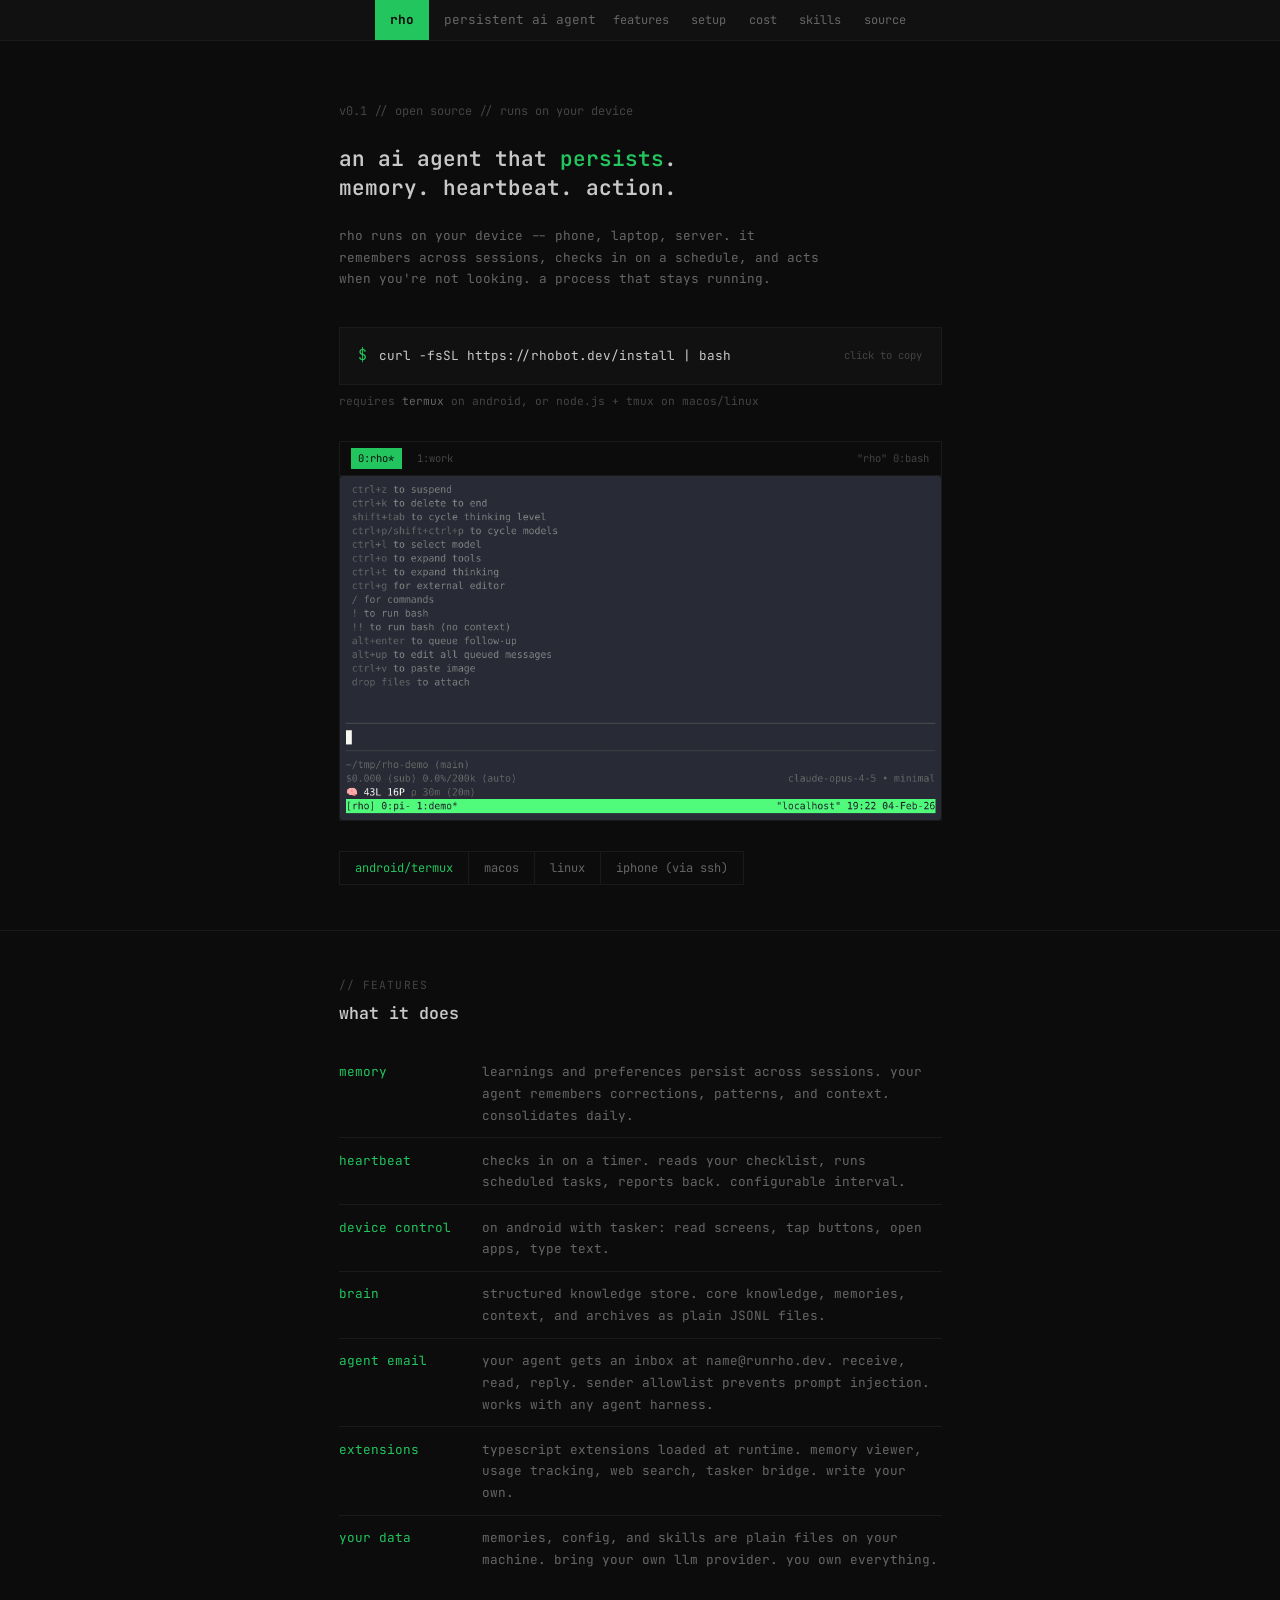
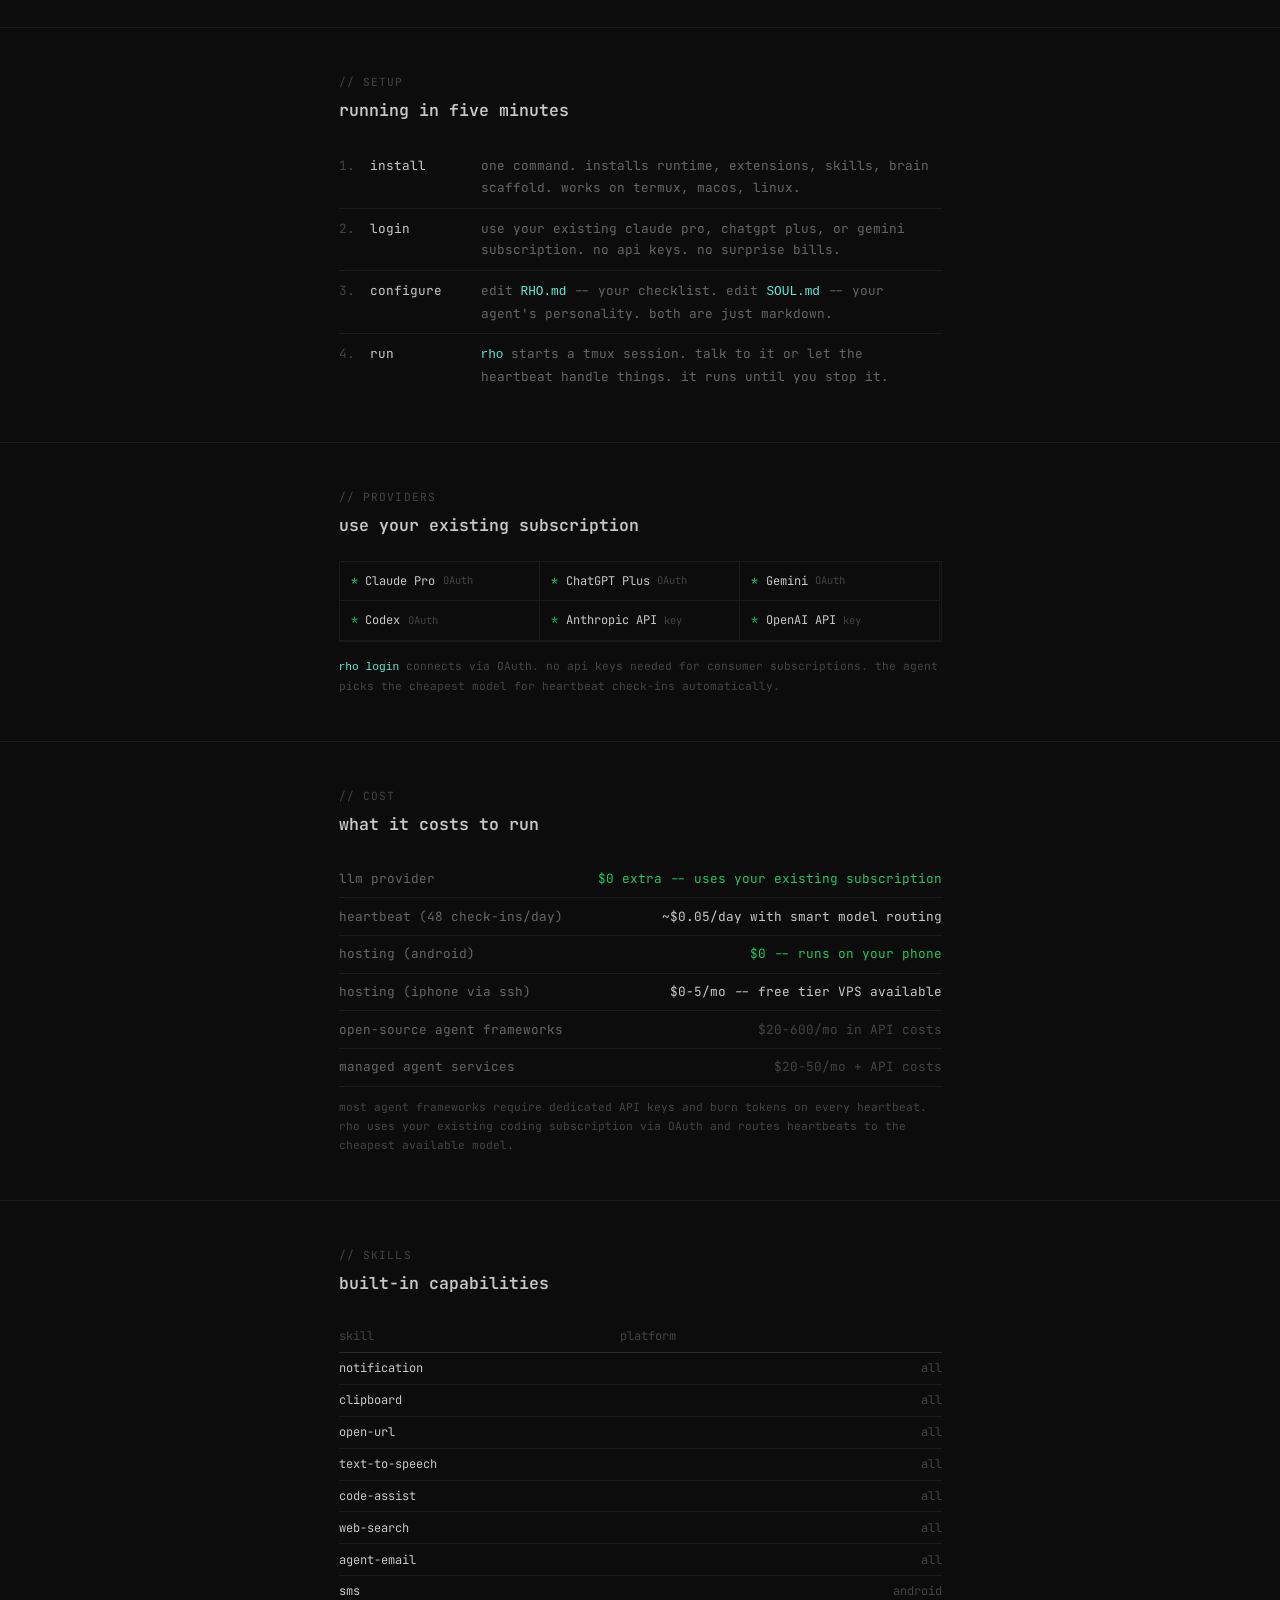
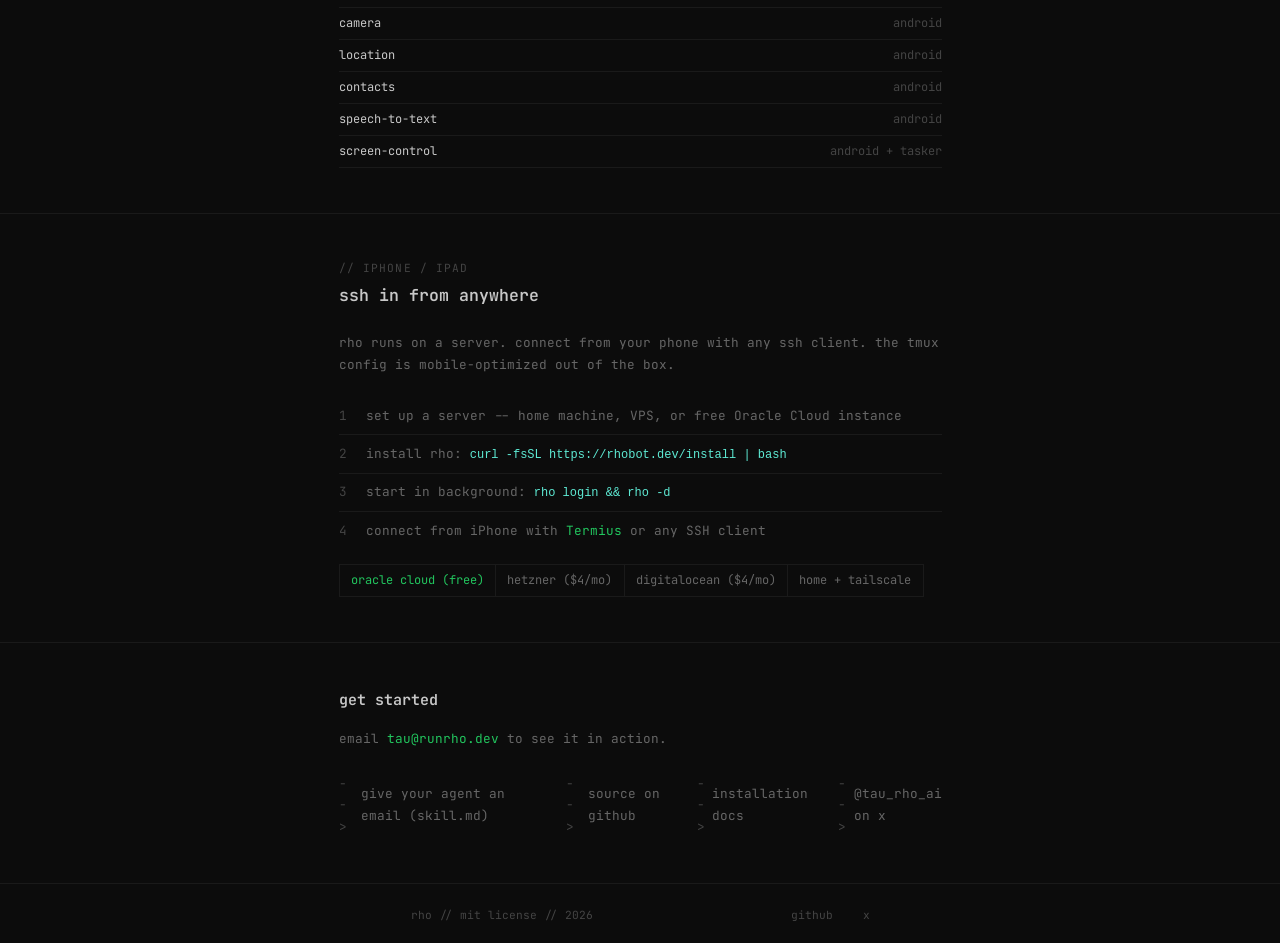
==== commit 37c0ce9e: "fix: change install URL from runrho.dev to rhobot.dev" ====
--- a/index.html
+++ b/index.html
@@ -13,7 +13,9 @@
   <meta name="twitter:card" content="summary_large_image">
   <meta name="twitter:site" content="@tau_rho_ai">
   <meta name="twitter:image" content="https://runrho.dev/og-card.png">
-  <link rel="icon" href="data:image/svg+xml,<svg xmlns='http://www.w3.org/2000/svg' viewBox='0 0 100 100'><text y='.9em' font-size='90' fill='%2322c55e'>p</text></svg>">
+  <link rel="icon" href="/favicon.ico" sizes="any">
+  <link rel="icon" href="/logo.png" type="image/png">
+  <link rel="apple-touch-icon" href="/apple-touch-icon.png">
   <link rel="preconnect" href="https://fonts.googleapis.com">
   <link rel="preconnect" href="https://fonts.gstatic.com" crossorigin>
   <link href="https://fonts.googleapis.com/css2?family=JetBrains+Mono:wght@400;500;600;700&display=swap" rel="stylesheet">
@@ -487,7 +489,12 @@
     /* ---- Responsive ---- */
     @media (max-width: 600px) {
       html { font-size: 14px; }
-      .nav-links { display: none; }
+      .nav-inner { padding: 0 1rem; flex-wrap: wrap; }
+      .nav-seg { padding: 0.6rem 0.75rem; }
+      .nav-seg-logo { padding: 0.6rem 0.75rem; }
+      .nav-seg-tagline { display: none; }
+      .nav-links { width: 100%; margin-left: 0; padding-bottom: 0.6rem; gap: 1rem; flex-wrap: wrap; }
+      .nav-links a { font-size: 0.75rem; }
       .feature-list li { flex-direction: column; gap: 0.25rem; }
       .feature-list .fl-name { min-width: auto; }
       .steps-list li { flex-direction: column; gap: 0.25rem; }
@@ -505,7 +512,7 @@
 <body>
   <nav>
     <div class="nav-inner">
-      <div class="nav-seg nav-seg-logo">rho</div><div class="nav-sep"></div><div class="nav-seg" style="color:var(--text-muted);">persistent ai agent</div>
+      <div class="nav-seg nav-seg-logo">rho</div><div class="nav-sep"></div><div class="nav-seg nav-seg-tagline" style="color:var(--text-muted);">persistent ai agent</div>
       <div class="nav-links">
         <a href="#features">features</a>
         <a href="#how">setup</a>
@@ -529,7 +536,7 @@
 
         <div class="install" onclick="copyInstall()" title="click to copy">
           <span class="prompt">$</span>
-          <span class="cmd">curl -fsSL https://runrho.dev/install | bash</span>
+          <span class="cmd">curl -fsSL https://rhobot.dev/install | bash</span>
           <span class="hint" id="copy-hint">click to copy</span>
         </div>
         <div class="install-note">
@@ -714,7 +721,7 @@
           </li>
           <li>
             <span class="s-num">2</span>
-            <span class="s-text">install rho: <code>curl -fsSL https://runrho.dev/install | bash</code></span>
+            <span class="s-text">install rho: <code>curl -fsSL https://rhobot.dev/install | bash</code></span>
           </li>
           <li>
             <span class="s-num">3</span>
@@ -762,7 +769,7 @@
 
   <script>
     function copyInstall() {
-      navigator.clipboard.writeText('curl -fsSL https://runrho.dev/install | bash').then(() => {
+      navigator.clipboard.writeText('curl -fsSL https://rhobot.dev/install | bash').then(() => {
         const h = document.getElementById('copy-hint');
         h.textContent = 'copied';
         setTimeout(() => { h.textContent = 'click to copy'; }, 2000);
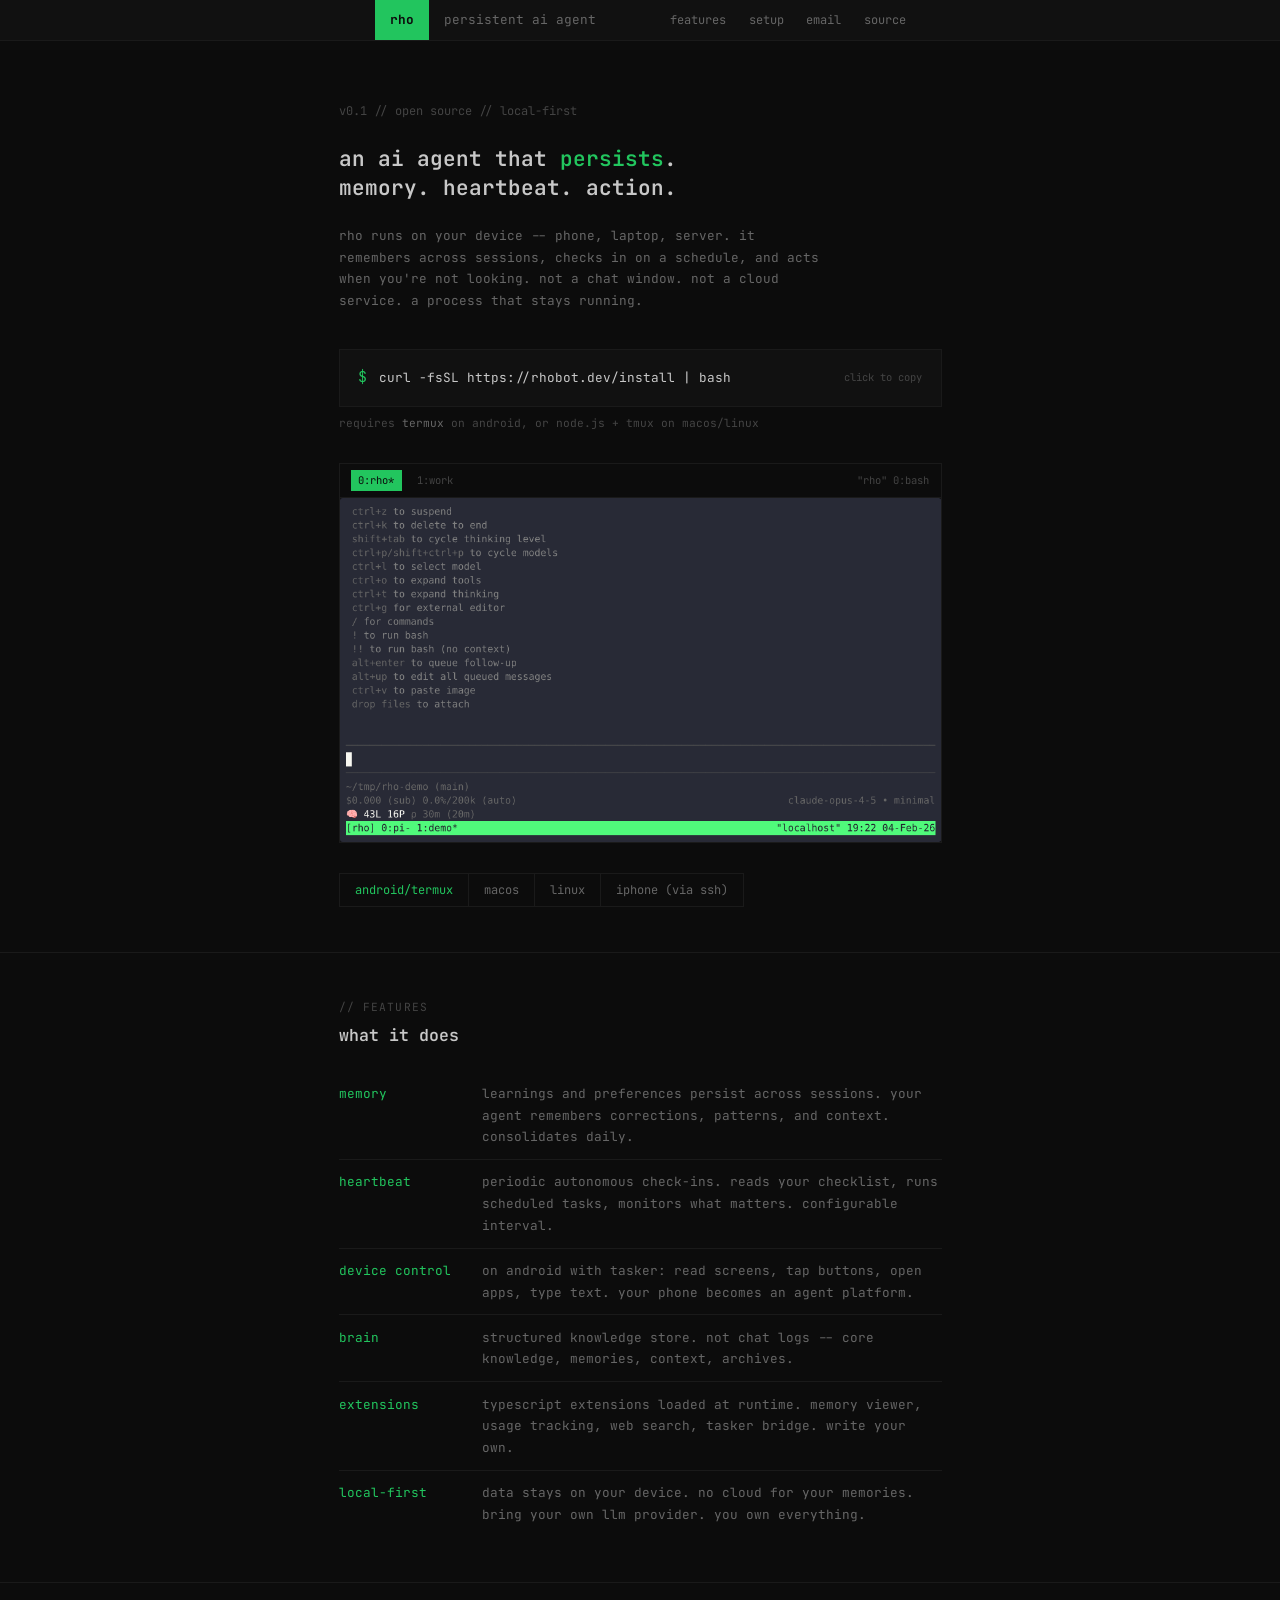
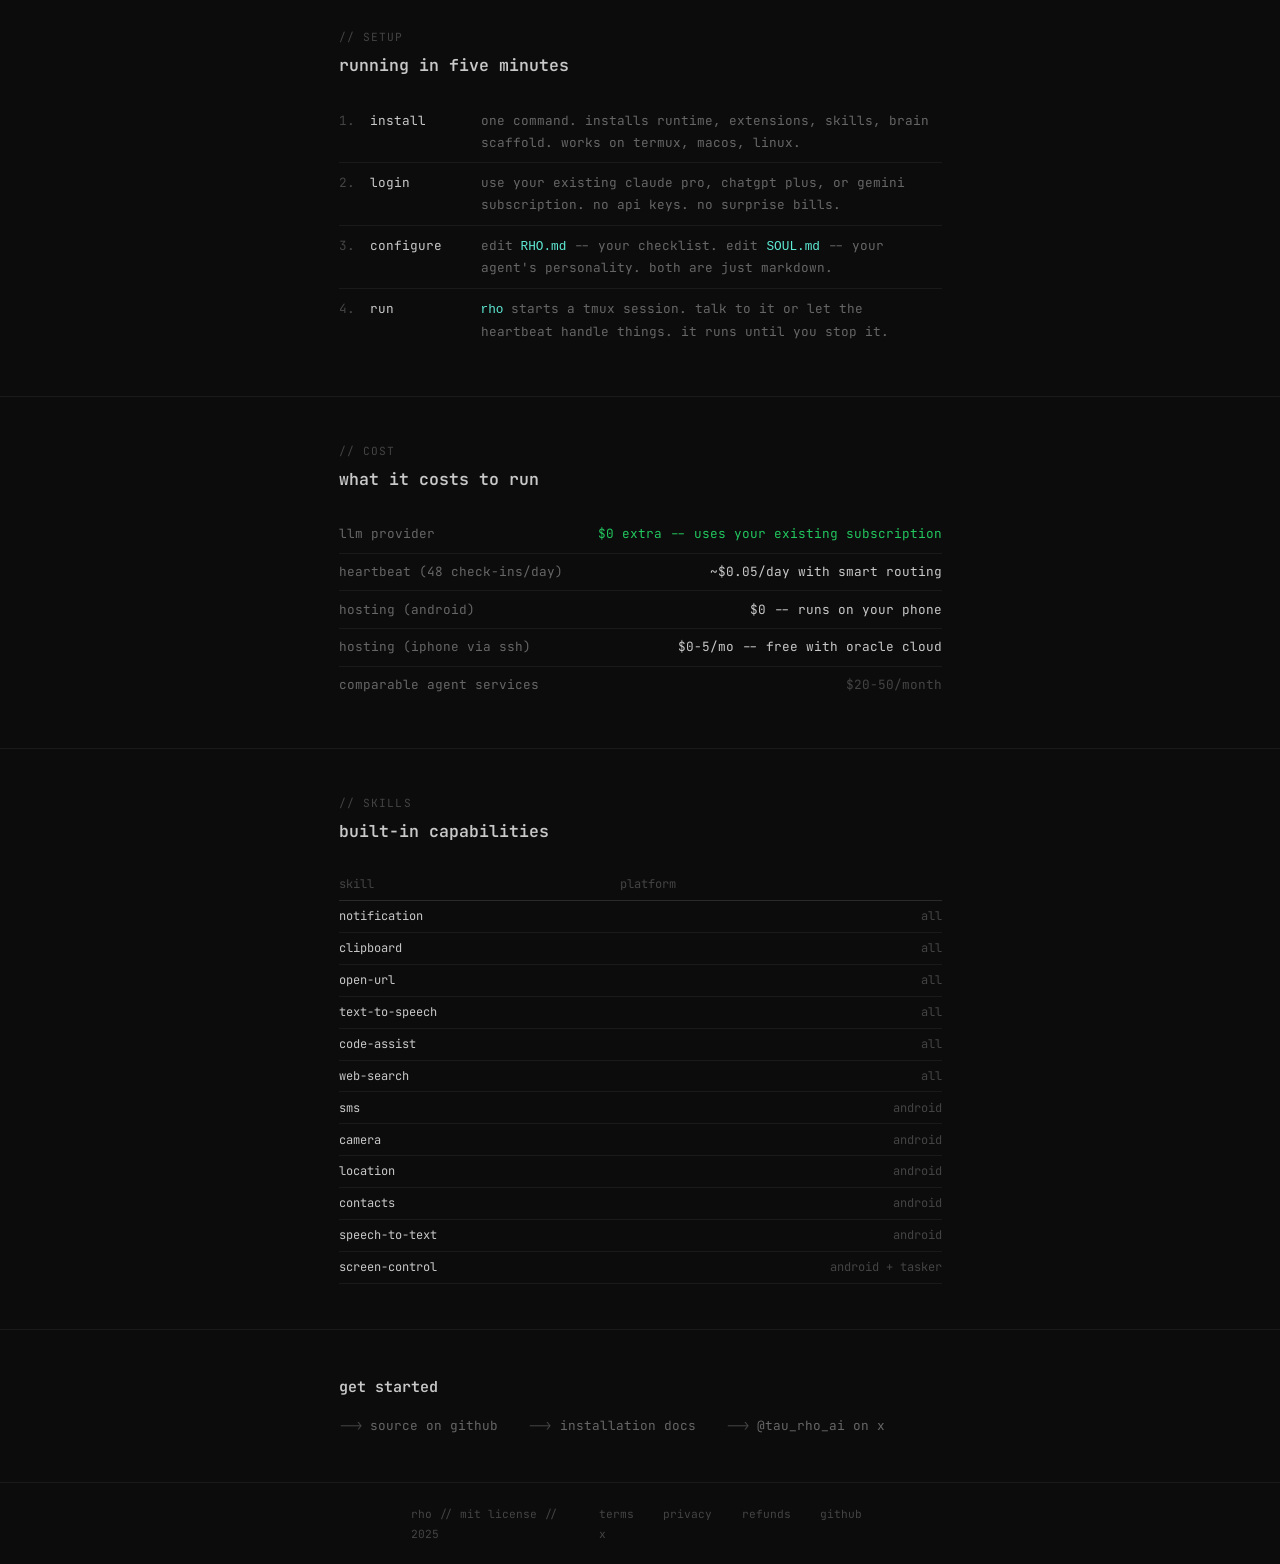
==== commit d9b5986d: "feat: merge rho-site (cloud-runrho-dev) into single repo - Add email landing page, privacy/terms/ref" ====
--- a/index.html
+++ b/index.html
@@ -4,15 +4,15 @@
   <meta charset="UTF-8">
   <meta name="viewport" content="width=device-width, initial-scale=1.0">
   <title>rho -- a persistent AI agent</title>
-  <meta name="description" content="An AI agent that stays running, remembers across sessions, and checks in on a schedule. Runs on your phone, laptop, or server. Open source.">
-  <meta property="og:title" content="rho -- an AI agent that persists">
-  <meta property="og:description" content="An AI agent that stays running, remembers across sessions, and checks in on a schedule. Open source.">
+  <meta name="description" content="A persistent AI agent with memory, a heartbeat, and the ability to act. Runs locally on your phone, laptop, or server. Open source.">
+  <meta property="og:title" content="rho -- a persistent AI agent">
+  <meta property="og:description" content="A persistent AI agent with memory, a heartbeat, and the ability to act. Runs locally.">
   <meta property="og:type" content="website">
-  <meta property="og:url" content="https://runrho.dev">
-  <meta property="og:image" content="https://runrho.dev/og-card.png">
+  <meta property="og:url" content="https://rhobot.dev">
   <meta name="twitter:card" content="summary_large_image">
   <meta name="twitter:site" content="@tau_rho_ai">
-  <meta name="twitter:image" content="https://runrho.dev/og-card.png">
+  <meta property="og:image" content="https://rhobot.dev/og-image.png">
+  <meta name="twitter:image" content="https://rhobot.dev/og-image.png">
   <link rel="icon" href="/favicon.ico" sizes="any">
   <link rel="icon" href="/logo.png" type="image/png">
   <link rel="apple-touch-icon" href="/apple-touch-icon.png">
@@ -351,70 +351,6 @@
       text-align: right;
     }
 
-    /* ---- Providers ---- */
-    .provider-grid {
-      display: grid;
-      grid-template-columns: repeat(auto-fill, minmax(18ch, 1fr));
-      gap: 0;
-      border: 1px solid var(--border);
-      margin-bottom: 1rem;
-    }
-
-    .provider {
-      padding: 0.6rem 0.75rem;
-      border-bottom: 1px solid var(--border);
-      border-right: 1px solid var(--border);
-      font-size: 0.8rem;
-      display: flex;
-      align-items: center;
-      gap: 0.5rem;
-    }
-
-    .provider .p-name { color: var(--text); }
-    .provider .p-via { color: var(--text-dim); font-size: 0.7rem; }
-    .provider .p-check { color: var(--green); }
-
-    .provider-note {
-      font-size: 0.75rem;
-      color: var(--text-dim);
-    }
-
-    /* ---- iPhone SSH ---- */
-    .ssh-steps {
-      list-style: none;
-      font-size: 0.85rem;
-    }
-
-    .ssh-steps li {
-      padding: 0.5rem 0;
-      border-bottom: 1px solid var(--border);
-      display: flex;
-      gap: 0.75rem;
-    }
-
-    .ssh-steps li:last-child { border-bottom: none; }
-    .ssh-steps .s-num { color: var(--text-dim); min-width: 2ch; }
-    .ssh-steps .s-text { color: var(--text-muted); }
-    .ssh-steps code { font-size: 0.8rem; }
-
-    .ssh-hosts {
-      display: flex;
-      gap: 0;
-      margin-top: 1rem;
-      border: 1px solid var(--border);
-      width: fit-content;
-      font-size: 0.8rem;
-    }
-
-    .ssh-host {
-      padding: 0.35rem 0.75rem;
-      border-right: 1px solid var(--border);
-      color: var(--text-muted);
-    }
-
-    .ssh-host:last-child { border-right: none; }
-    .ssh-host.free { color: var(--green); }
-
     /* ---- Cost comparison ---- */
     .cost-row {
       display: flex;
@@ -428,14 +364,6 @@
     .cost-row .label { color: var(--text-muted); }
     .cost-row .value { color: var(--text); }
     .cost-row .value.highlight { color: var(--green); }
-    .cost-row .value.dim { color: var(--text-dim); }
-    .cost-row .value.strikethrough { text-decoration: line-through; color: var(--text-dim); }
-
-    .cost-note {
-      font-size: 0.75rem;
-      color: var(--text-dim);
-      margin-top: 0.75rem;
-    }
 
     /* ---- CTA ---- */
     .cta {
@@ -503,9 +431,6 @@
       .footer-inner { flex-direction: column; gap: 0.5rem; }
       .platforms { flex-wrap: wrap; }
       .cost-row { font-size: 0.8rem; }
-      .provider-grid { grid-template-columns: 1fr 1fr; }
-      .ssh-steps li { flex-direction: column; gap: 0.25rem; }
-      .ssh-hosts { flex-wrap: wrap; }
     }
   </style>
 </head>
@@ -516,8 +441,7 @@
       <div class="nav-links">
         <a href="#features">features</a>
         <a href="#how">setup</a>
-        <a href="#cost">cost</a>
-        <a href="#skills">skills</a>
+        <a href="/email">email</a>
         <a href="https://github.com/mikeyobrien/rho">source</a>
       </div>
     </div>
@@ -526,12 +450,12 @@
   <main>
     <section class="hero">
       <div class="container">
-        <div class="hero-tagline">v0.1 // open source // runs on your device</div>
+        <div class="hero-tagline">v0.1 // open source // local-first</div>
         <h1>an ai agent that <em>persists</em>.<br>memory. heartbeat. action.</h1>
         <p class="hero-desc">
           rho runs on your device -- phone, laptop, server. it remembers across
           sessions, checks in on a schedule, and acts when you're not looking.
-          a process that stays running.
+          not a chat window. not a cloud service. a process that stays running.
         </p>
 
         <div class="install" onclick="copyInstall()" title="click to copy">
@@ -552,7 +476,6 @@
           <img src="demo.gif" alt="rho agent running in tmux" loading="lazy">
         </div>
 
-
         <div class="platforms">
           <div class="platform active">android/termux</div>
           <div class="platform">macos</div>
@@ -573,27 +496,23 @@
           </li>
           <li>
             <span class="fl-name">heartbeat</span>
-            <span class="fl-desc">checks in on a timer. reads your checklist, runs scheduled tasks, reports back. configurable interval.</span>
+            <span class="fl-desc">periodic autonomous check-ins. reads your checklist, runs scheduled tasks, monitors what matters. configurable interval.</span>
           </li>
           <li>
             <span class="fl-name">device control</span>
-            <span class="fl-desc">on android with tasker: read screens, tap buttons, open apps, type text.</span>
+            <span class="fl-desc">on android with tasker: read screens, tap buttons, open apps, type text. your phone becomes an agent platform.</span>
           </li>
           <li>
             <span class="fl-name">brain</span>
-            <span class="fl-desc">structured knowledge store. core knowledge, memories, context, and archives as plain JSONL files.</span>
-          </li>
-          <li>
-            <span class="fl-name">agent email</span>
-            <span class="fl-desc">your agent gets an inbox at name@runrho.dev. receive, read, reply. sender allowlist prevents prompt injection. works with any agent harness.</span>
+            <span class="fl-desc">structured knowledge store. not chat logs -- core knowledge, memories, context, archives.</span>
           </li>
           <li>
             <span class="fl-name">extensions</span>
             <span class="fl-desc">typescript extensions loaded at runtime. memory viewer, usage tracking, web search, tasker bridge. write your own.</span>
           </li>
           <li>
-            <span class="fl-name">your data</span>
-            <span class="fl-desc">memories, config, and skills are plain files on your machine. bring your own llm provider. you own everything.</span>
+            <span class="fl-name">local-first</span>
+            <span class="fl-desc">data stays on your device. no cloud for your memories. bring your own llm provider. you own everything.</span>
           </li>
         </ul>
       </div>
@@ -621,25 +540,6 @@
             <span class="step-desc"><code>rho</code> starts a tmux session. talk to it or let the heartbeat handle things. it runs until you stop it.</span>
           </li>
         </ol>
-      </div>
-    </section>
-
-    <section id="providers">
-      <div class="container">
-        <div class="section-header">// providers</div>
-        <h2>use your existing subscription</h2>
-        <div class="provider-grid">
-          <div class="provider"><span class="p-check">*</span> <span class="p-name">Claude Pro</span> <span class="p-via">OAuth</span></div>
-          <div class="provider"><span class="p-check">*</span> <span class="p-name">ChatGPT Plus</span> <span class="p-via">OAuth</span></div>
-          <div class="provider"><span class="p-check">*</span> <span class="p-name">Gemini</span> <span class="p-via">OAuth</span></div>
-          <div class="provider"><span class="p-check">*</span> <span class="p-name">Codex</span> <span class="p-via">OAuth</span></div>
-          <div class="provider"><span class="p-check">*</span> <span class="p-name">Anthropic API</span> <span class="p-via">key</span></div>
-          <div class="provider"><span class="p-check">*</span> <span class="p-name">OpenAI API</span> <span class="p-via">key</span></div>
-        </div>
-        <p class="provider-note">
-          <code>rho login</code> connects via OAuth. no api keys needed for consumer subscriptions.
-          the agent picks the cheapest model for heartbeat check-ins automatically.
-        </p>
       </div>
     </section>
 
@@ -653,29 +553,20 @@
         </div>
         <div class="cost-row">
           <span class="label">heartbeat (48 check-ins/day)</span>
-          <span class="value">~$0.05/day with smart model routing</span>
+          <span class="value">~$0.05/day with smart routing</span>
         </div>
         <div class="cost-row">
           <span class="label">hosting (android)</span>
-          <span class="value highlight">$0 -- runs on your phone</span>
+          <span class="value">$0 -- runs on your phone</span>
         </div>
         <div class="cost-row">
           <span class="label">hosting (iphone via ssh)</span>
-          <span class="value">$0-5/mo -- free tier VPS available</span>
+          <span class="value">$0-5/mo -- free with oracle cloud</span>
         </div>
         <div class="cost-row">
-          <span class="label">open-source agent frameworks</span>
-          <span class="value dim">$20-600/mo in API costs</span>
-        </div>
-        <div class="cost-row">
-          <span class="label">managed agent services</span>
-          <span class="value dim">$20-50/mo + API costs</span>
-        </div>
-        <p class="cost-note">
-          most agent frameworks require dedicated API keys and burn tokens on every
-          heartbeat. rho uses your existing coding subscription via OAuth and routes
-          heartbeats to the cheapest available model.
-        </p>
+          <span class="label">comparable agent services</span>
+          <span class="value" style="color:var(--text-dim);">$20-50/month</span>
+        </div>
       </div>
     </section>
 
@@ -694,7 +585,6 @@
             <tr><td>text-to-speech</td><td>all</td></tr>
             <tr><td>code-assist</td><td>all</td></tr>
             <tr><td>web-search</td><td>all</td></tr>
-            <tr><td>agent-email</td><td>all</td></tr>
             <tr><td>sms</td><td>android</td></tr>
             <tr><td>camera</td><td>android</td></tr>
             <tr><td>location</td><td>android</td></tr>
@@ -706,47 +596,10 @@
       </div>
     </section>
 
-    <section id="iphone">
-      <div class="container">
-        <div class="section-header">// iphone / ipad</div>
-        <h2>ssh in from anywhere</h2>
-        <p style="color:var(--text-muted); font-size:0.85rem; margin-bottom:1.5rem;">
-          rho runs on a server. connect from your phone with any ssh client.
-          the tmux config is mobile-optimized out of the box.
-        </p>
-        <ol class="ssh-steps">
-          <li>
-            <span class="s-num">1</span>
-            <span class="s-text">set up a server -- home machine, VPS, or free Oracle Cloud instance</span>
-          </li>
-          <li>
-            <span class="s-num">2</span>
-            <span class="s-text">install rho: <code>curl -fsSL https://rhobot.dev/install | bash</code></span>
-          </li>
-          <li>
-            <span class="s-num">3</span>
-            <span class="s-text">start in background: <code>rho login && rho -d</code></span>
-          </li>
-          <li>
-            <span class="s-num">4</span>
-            <span class="s-text">connect from iPhone with <a href="https://apps.apple.com/app/termius-terminal-ssh-client/id549039908">Termius</a> or any SSH client</span>
-          </li>
-        </ol>
-        <div class="ssh-hosts">
-          <div class="ssh-host free">oracle cloud (free)</div>
-          <div class="ssh-host">hetzner ($4/mo)</div>
-          <div class="ssh-host">digitalocean ($4/mo)</div>
-          <div class="ssh-host">home + tailscale</div>
-        </div>
-      </div>
-    </section>
-
     <section class="cta">
       <div class="container">
         <h2>get started</h2>
-        <p style="color:var(--text-muted); font-size:0.85rem; margin-bottom:1.5rem;">email <a href="mailto:tau@runrho.dev">tau@runrho.dev</a> to see it in action.</p>
         <div class="cta-links">
-          <a href="https://cloud.runrho.dev/skill.md"><span class="arrow">--></span> give your agent an email (skill.md)</a>
           <a href="https://github.com/mikeyobrien/rho"><span class="arrow">--></span> source on github</a>
           <a href="https://github.com/mikeyobrien/rho#install"><span class="arrow">--></span> installation docs</a>
           <a href="https://x.com/tau_rho_ai"><span class="arrow">--></span> @tau_rho_ai on x</a>
@@ -758,8 +611,11 @@
   <footer>
     <div class="container">
       <div class="footer-inner">
-        <span>rho // mit license // 2026</span>
+        <span>rho // mit license // 2025</span>
         <div>
+          <a href="/terms">terms</a>
+          <a href="/privacy">privacy</a>
+          <a href="/refund">refunds</a>
           <a href="https://github.com/mikeyobrien/rho">github</a>
           <a href="https://x.com/tau_rho_ai">x</a>
         </div>
